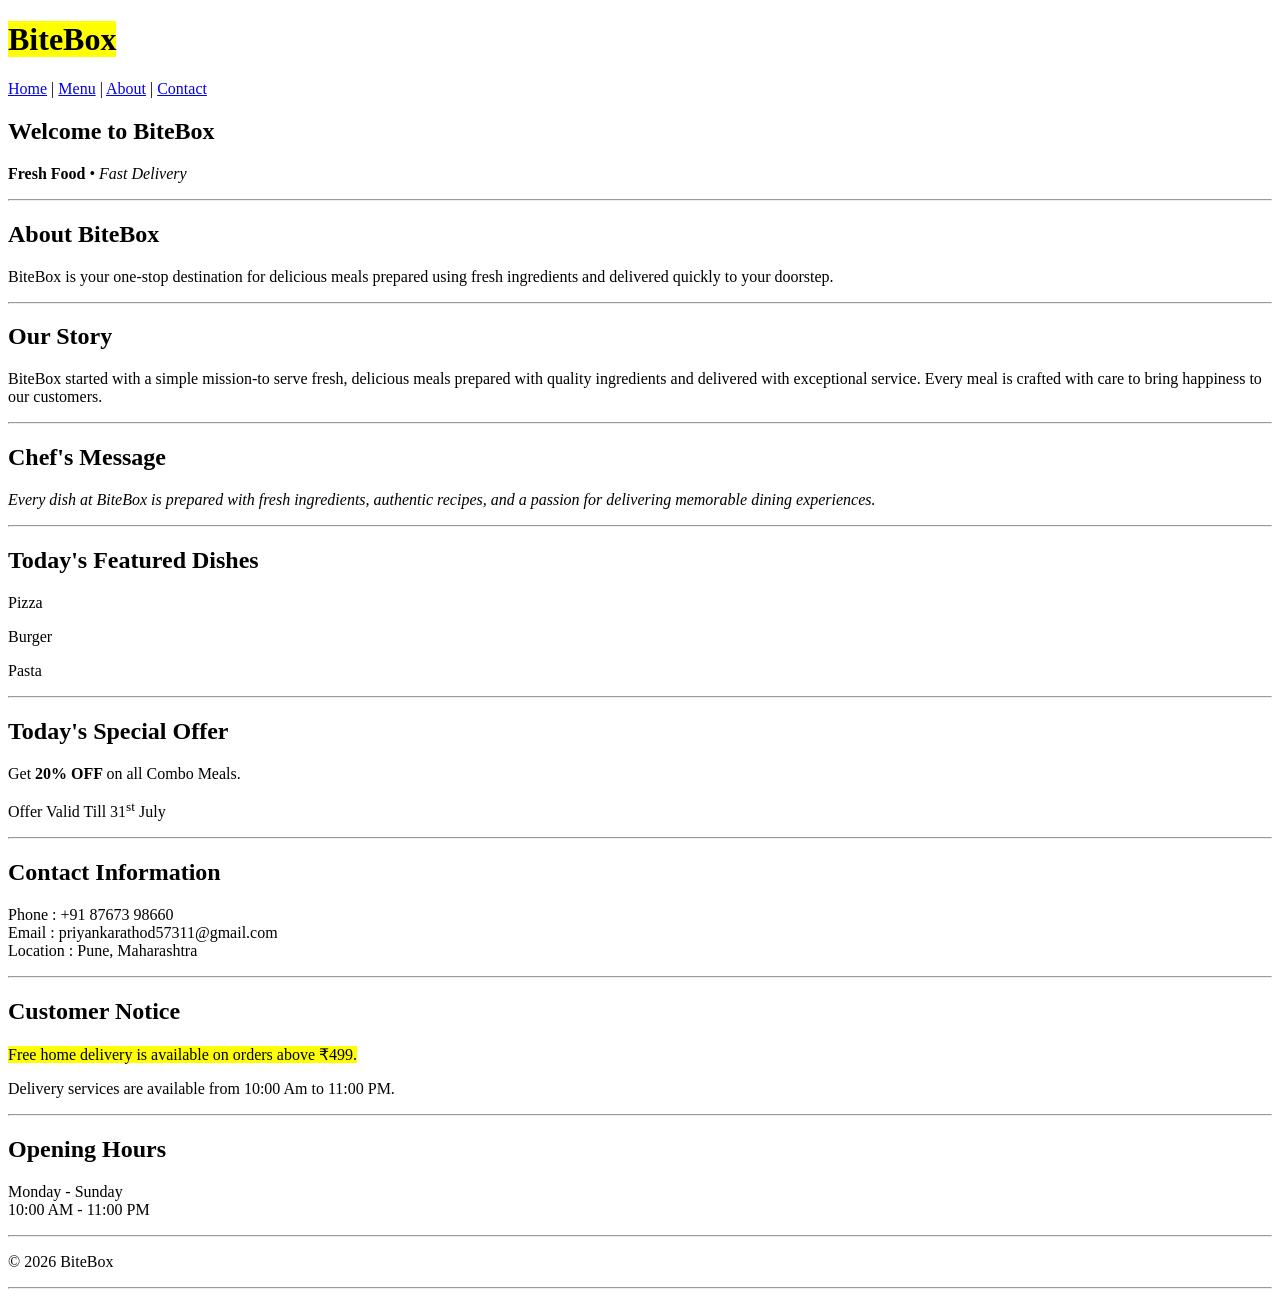
==== index.html @ a7e05cb0 "3rd day code" ====
<!DOCTYPE html>
<html lang="en">

<head>
    <meta charset="UTF-8">
    <meta name="viewport" content="width=device-width, initial-scale=1.0">
    <title>BiteBox</title>
</head>
  
<body>
   <h1><mark>BiteBox</mark></h1>
   <p> 
    <a href="./index.html">Home</a>
    |
    <a href="./menu.html">Menu</a>
    |
    <a href="./about.html">About</a>
    |
    <a href="./contact.html">Contact</a>
   </p>
   <h2>Welcome to BiteBox</h2>
   <p>
    <strong>Fresh Food</strong>
    •
    <em>Fast Delivery</em>
   </p>

   <hr>
   <h2>About BiteBox</h2>
    <p>
        BiteBox is your one-stop destination for delicious meals 
        prepared using fresh ingredients and delivered quickly
        to your doorstep.
    </p>
  <hr>

<h2> Our Story </h2>

<p>

  BiteBox started with a simple mission-to serve fresh, delicious meals 
  prepared with quality ingredients and delivered with exceptional 
  service. Every meal is crafted with care to bring happiness to our 
  customers.
  <hr>
<h2> Chef's Message </h2>
<p>
<em>
Every dish at BiteBox is prepared with fresh ingredients, authentic recipes,
and a passion for delivering memorable dining experiences.
</em>
</p>
<hr>

</p>
  <h2>Today's Featured Dishes</h2>
    <p>Pizza</p>
    <p>Burger</p>
    <p>Pasta</p>
    <hr>

    <h2> Today's Special Offer </h2>
<p>
    Get <strong> 20% OFF </strong> on all Combo Meals.
</p>
<p>
    Offer Valid Till
    31<sup>st</sup> July
</p>
<hr>
<h2> Contact Information </h2>

<p>
    Phone : +91 87673 98660
    <br>
    Email : priyankarathod57311@gmail.com
    <br>
    Location : Pune, Maharashtra
</p>
  
<hr>
<h2> 
    Customer Notice
</h2>
<p>
    <mark>
        Free home delivery is available on orders above ₹499.
    </mark>
</p>    
<p>
    Delivery services are available from 10:00 Am to 11:00 PM.
</p>
  
   
  
   <hr>
    <h2>Opening Hours</h2>

    <p>
        Monday - Sunday
        <br>
        10:00 AM - 11:00 PM
    </p>
    
   <hr>

    <p>
        © 2026 BiteBox
    </p>
    <hr>
</body>
</html>
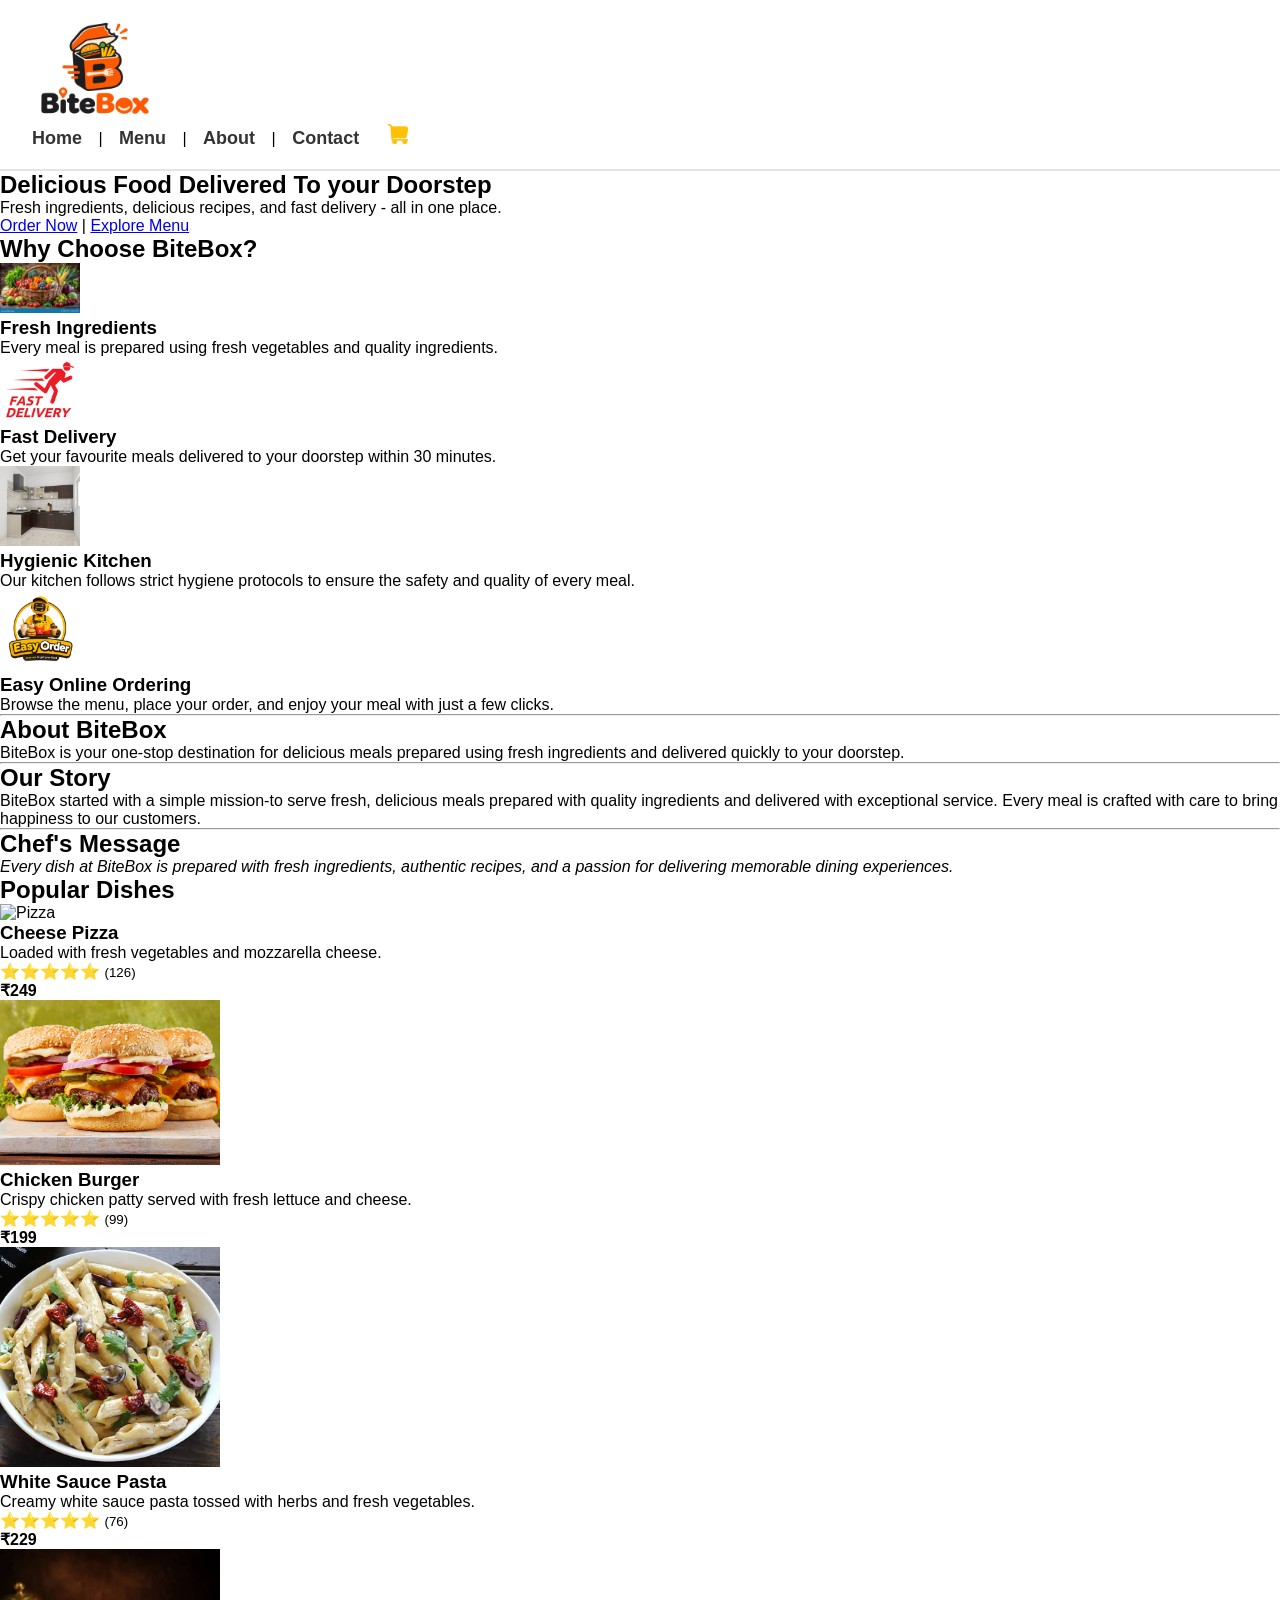
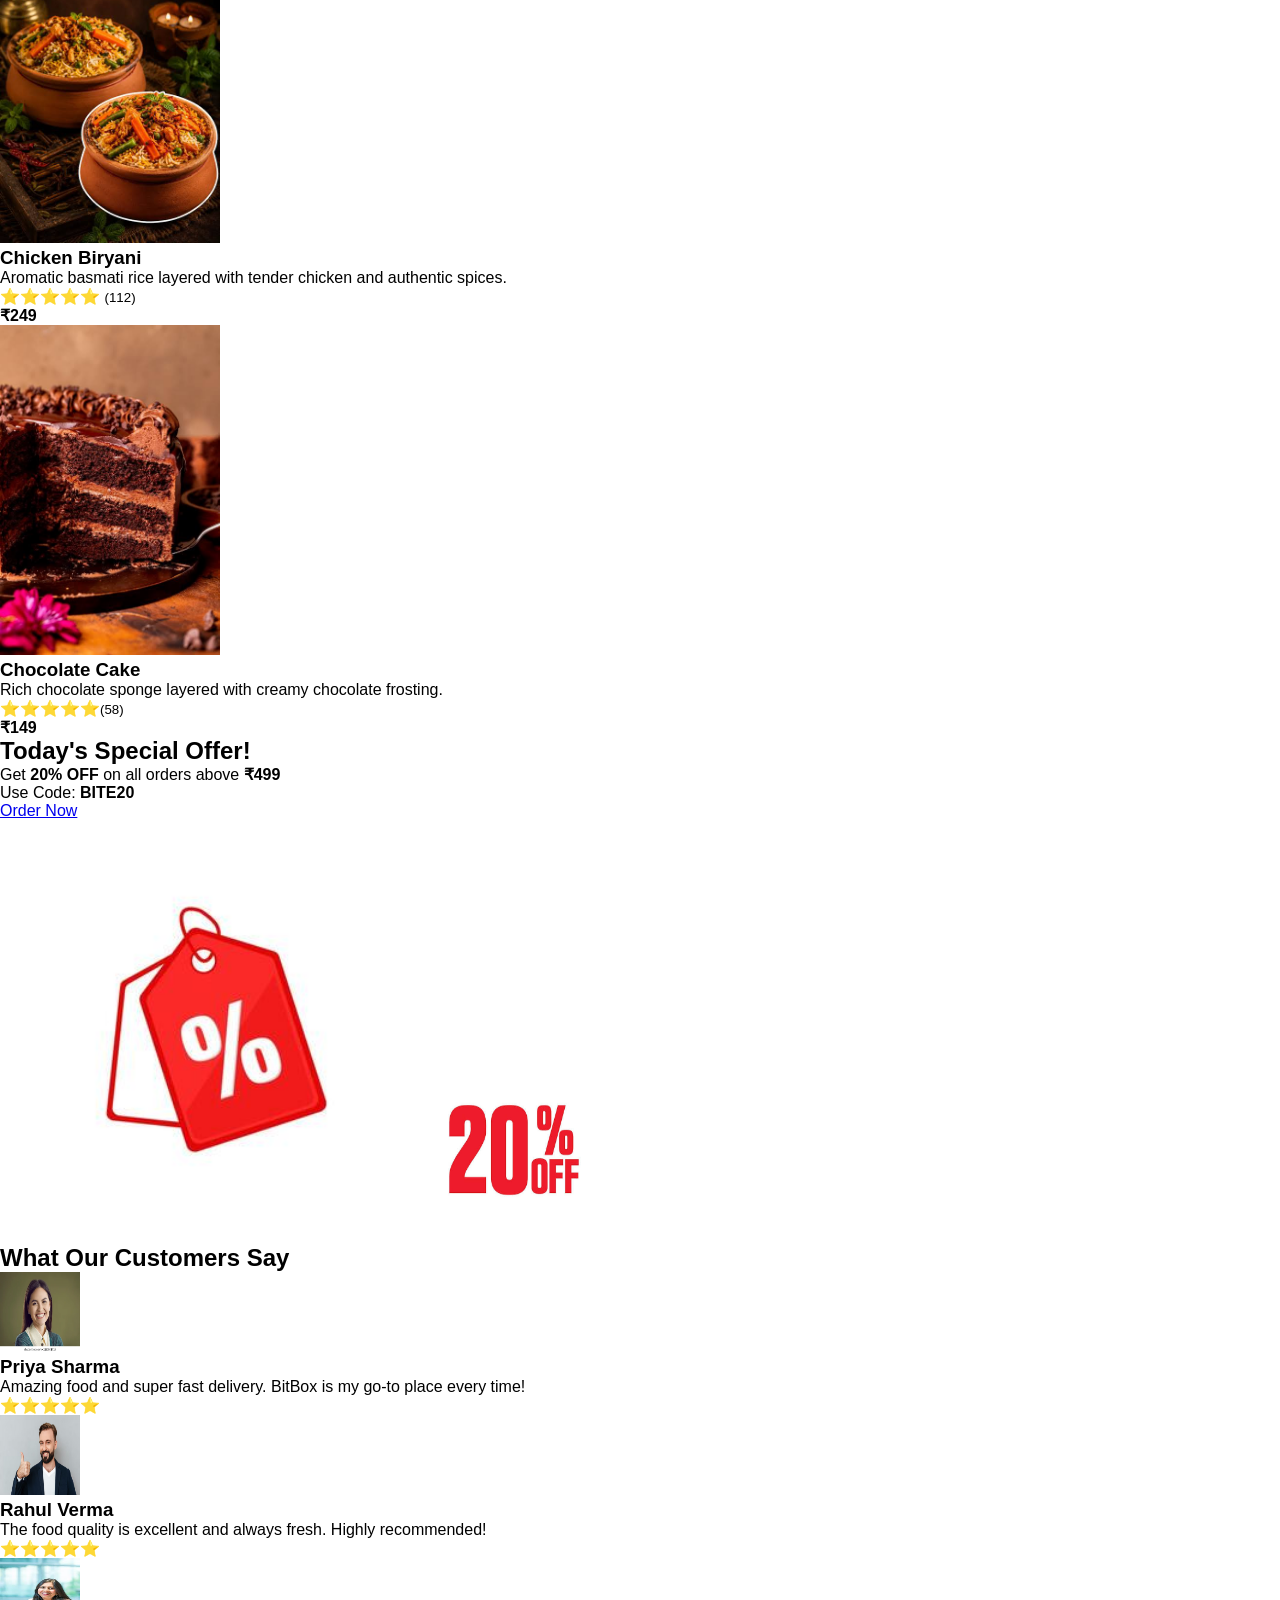
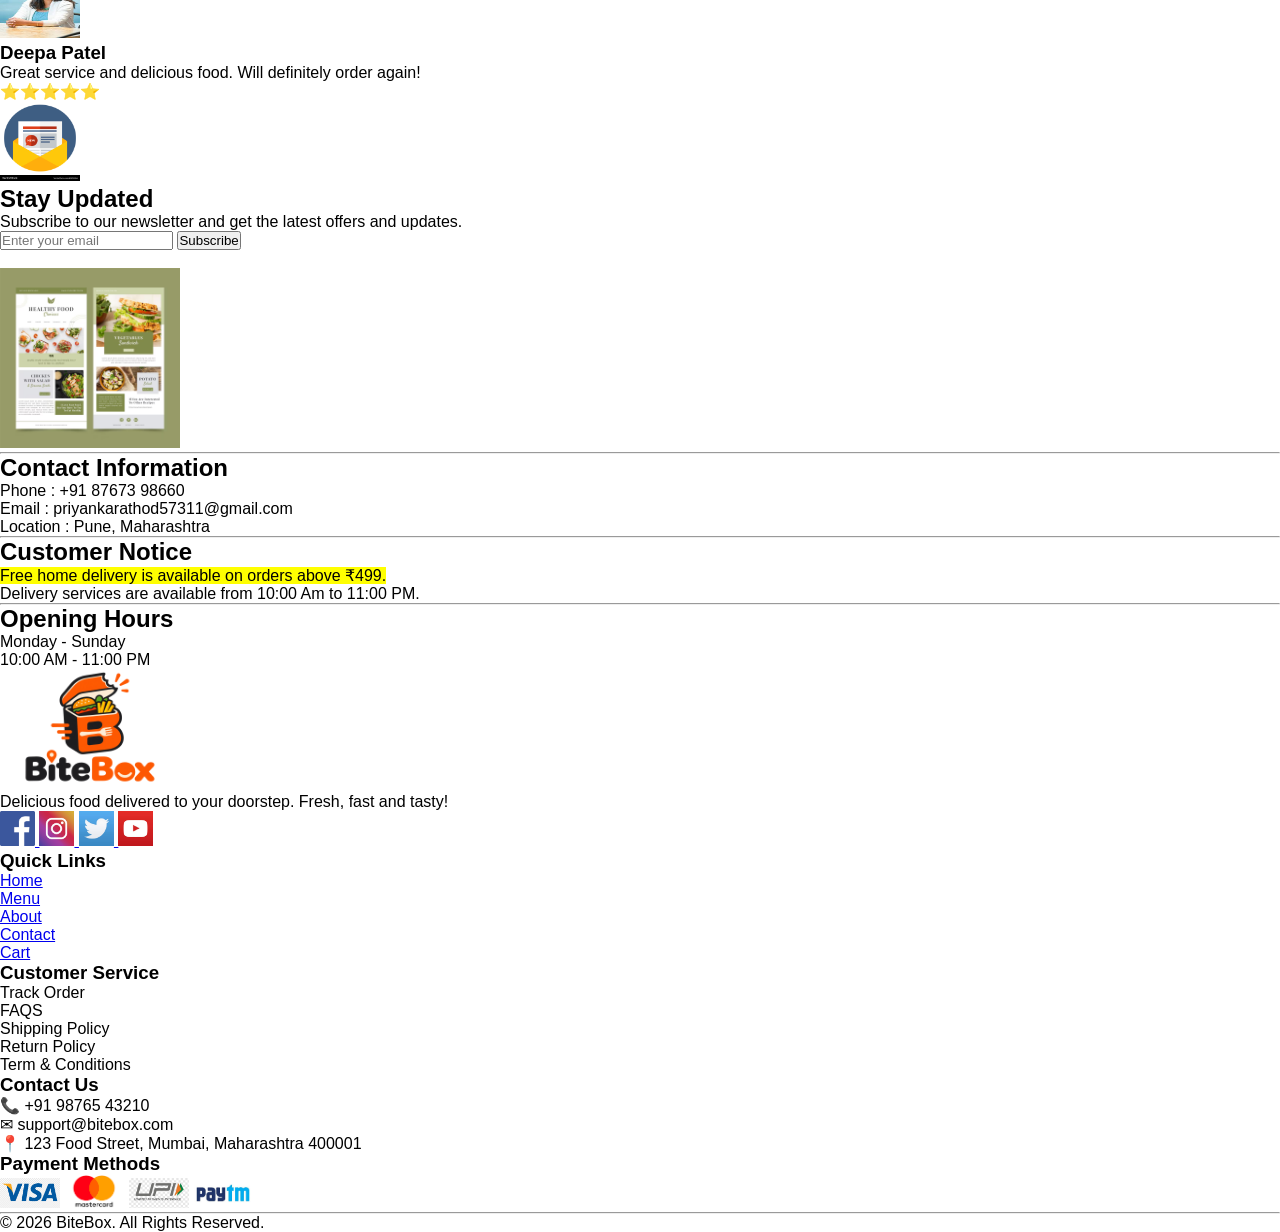
==== commit 1afe5363: "css is started" ====
--- a/index.html
+++ b/index.html
@@ -5,10 +5,13 @@
     <meta charset="UTF-8">
     <meta name="viewport" content="width=device-width, initial-scale=1.0">
     <title>BiteBox</title>
+    <link rel="stylesheet" href="./css/style.css">
 </head>
   
 <body>
-   <h1><mark>BiteBox</mark></h1>
+    <header>
+   <img src="./assests/images/logo.png" alt="BiteBox Logo" width="150">
+   <nav>
    <p> 
     <a href="./index.html">Home</a>
     |
@@ -17,14 +20,56 @@
     <a href="./about.html">About</a>
     |
     <a href="./contact.html">Contact</a>
+    
+    <a href="cart.html"><img src="./assests/images/cart icon.png" width="20"></a>
    </p>
-   <h2>Welcome to BiteBox</h2>
-   <p>
-    <strong>Fresh Food</strong>
-    •
-    <em>Fast Delivery</em>
-   </p>
-
+   </nav>
+   </header>
+
+
+   <main>
+    <section>
+        <h1>Delicious Food Delivered To your Doorstep</h1>
+        <p>
+            Fresh ingredients, delicious recipes, and fast delivery - all in one place.
+        </p>
+        <a href="menu.html">Order Now</a>
+        |
+        <a href="menu.html">Explore Menu</a>
+    </section>
+
+    <section id="features">
+              <h2>Why Choose BiteBox?</h2>
+
+              <article>
+                <img src="./assests/images/fresh vegetabels" alt="Fresh vegetables" width="80">
+                <h3>Fresh Ingredients</h3>
+                <p> Every meal is prepared using fresh vegetables and quality ingredients.</p>
+              </article>
+
+              <article>
+                <img src="./assests/images/images.jpg" alt="Fast Delivery" width="80">
+                <h3>Fast Delivery</h3>
+                <p>Get your favourite meals delivered to your doorstep within 30 minutes.</p>
+              </article>
+
+              <article>
+                <img src="./assests/images/hyginic kitechen.jpg" alt="Hygenic kitchen" width="80">
+                <h3>Hygienic Kitchen</h3>
+                <p>Our kitchen follows strict hygiene protocols to ensure the safety and quality of every meal.</p>
+              </article>
+              <article>
+                <img src="./assests/images/easy online order.png" alt="Easy Online Ordering" 
+                  width="80">
+                  <h3>Easy Online Ordering</h3>
+                  <p>
+                      Browse the menu, place your order, and enjoy your meal with 
+                      just a few clicks.
+                </p>
+            </article>
+    </section>
+
+   <section>
    <hr>
    <h2>About BiteBox</h2>
     <p>
@@ -32,17 +77,22 @@
         prepared using fresh ingredients and delivered quickly
         to your doorstep.
     </p>
-  <hr>
-
+    </section>
+
+    <section>
+<hr>
 <h2> Our Story </h2>
-
 <p>
 
   BiteBox started with a simple mission-to serve fresh, delicious meals 
   prepared with quality ingredients and delivered with exceptional 
   service. Every meal is crafted with care to bring happiness to our 
   customers.
-  <hr>
+</p>
+</section>
+
+<section>
+<hr>
 <h2> Chef's Message </h2>
 <p>
 <em>
@@ -50,26 +100,136 @@
 and a passion for delivering memorable dining experiences.
 </em>
 </p>
-<hr>
-
-</p>
-  <h2>Today's Featured Dishes</h2>
-    <p>Pizza</p>
-    <p>Burger</p>
-    <p>Pasta</p>
-    <hr>
-
-    <h2> Today's Special Offer </h2>
-<p>
-    Get <strong> 20% OFF </strong> on all Combo Meals.
-</p>
-<p>
-    Offer Valid Till
-    31<sup>st</sup> July
-</p>
+</section>
+
+<section id="featured-dishes">
+    <h2> Popular Dishes </h2>
+    <article>
+        <img src="./assests/images/pizza.jpg" alt="Pizza" width="220">
+        <h3>Cheese Pizza</h3>
+        <p>
+             Loaded with fresh vegetables and mozzarella cheese.
+        </p>
+        <p>
+             <span>⭐⭐⭐⭐⭐ </span> <small>(126)</small>
+        </p>
+        <p><strong> ₹249 </strong></p>
+    </article>
+
+    <article>
+        <img src="./assests/images/Burger.jpg" alt="Chicken Burger" width="220">
+                <h3>Chicken Burger</h3>
+                <p>
+                    Crispy chicken patty served with fresh lettuce and cheese.
+                </p>
+                <p> <span>⭐⭐⭐⭐⭐ </span> <small> (99)</small> </p>
+                <p> <strong>₹199</strong> </p>
+    </article>
+
+    <article>
+        <img src="./assests/images/Pasta.jpg" alt="White Sauce Pasta" width="220">
+                <h3>White Sauce Pasta</h3>
+                <p>
+                    Creamy white sauce pasta tossed with herbs and fresh vegetables.
+                </p>
+                <p> <span>⭐⭐⭐⭐⭐ </span><small> (76) </small> </p>
+                <p> <strong>₹229</strong></p>
+    </article>
+
+    <article>
+        <img src="./assests/images/biriyani.jpg" lt="Chicken Biryani" width="220">
+                <h3>Chicken Biryani</h3>
+                <p>
+                    Aromatic basmati rice layered with tender chicken and authentic spices.
+                </p>
+                <p> <span>⭐⭐⭐⭐⭐ </span><small>(112)</small> </p>
+                <p><strong>₹249</strong></p>
+
+    </article>
+
+    <article>
+        <img src="./assests/images/cake.jpg" alt="Chocolate Cake" width="220">
+                <h3>Chocolate Cake</h3>
+                <p>
+                    Rich chocolate sponge layered with creamy chocolate frosting.
+                </p>
+                <p><span>⭐⭐⭐⭐⭐</span><small>(58)</small> </p>
+                <p> <strong>₹149</strong></p>
+            
+    </article>
+</section>
+
+
+<section id="offer">
+ 
+            <div class="offer-content">
+                <h2>Today's Special Offer!</h2>
+                <p> Get <strong>20% OFF</strong> on all orders above 
+                <strong>₹499</strong>
+                </p>
+                <p> Use Code: <strong>BITE20</strong> </p>
+                <a href="menu.html"> Order Now </a>
+            </div>
+ 
+            <div class="offer-image">
+                <img src="./assests/images/pizza discount.jpg" 
+                alt="Special Offer Pizza" width="420" height="420">
+ 
+                <img src="./assests/images/20.jpg" alt="20% OFF" width="180" 
+                height="180">
+            </div>
+</section>
+
+
+<section id="reviews">
+    <h2>What Our Customers Say</h2>
+
+    <articles>
+        <img src="./assests/images/Priya Sharma.webp" alt="Coustomer1" width="80" height="80">
+        <h3>Priya Sharma</h3>
+        <p> Amazing food and super fast delivery. BitBox is my go-to place every time!</p>
+        <p> <span>⭐⭐⭐⭐⭐ </span> </p>
+    </articles>
+
+    <article>
+        <img src="./assests/images/C2.avif" alt="Coustomer 2" width="80" height="80">
+        <h3>Rahul Verma</h3>
+        <p> The food quality is excellent and always fresh. Highly recommended!</p>
+        <p> <span>⭐⭐⭐⭐⭐ </span> </p>
+    </article>
+
+
+    <article>
+        <img src="./assests/images/c3.jpg" alt="Customer 3" width="80" height="80">
+        <h3>Deepa Patel</h3>
+        <p> Great service and delicious food. Will definitely order again!</p>
+        <p> <span>⭐⭐⭐⭐⭐ </span> </p>
+    </article>
+
+</section>
+
+<section id="newsletter">
+    <div class="newsletter-content">
+       <img src="./assests/images/newsletter icon.avif" alt="Newsletter Icon" width="80" height="80">
+       <div>
+        <h2>Stay Updated</h2>
+        <p> Subscribe to our newsletter and get the latest offers and updates.</p>
+       </div>
+    </div>
+    <div class="newsletter-form">
+        <input type="email" placeholder="Enter your email">
+        <button> Subscribe </button>
+    </div> 
+    <br>
+    
+    <div class="newsletter-image">
+        <img src="./assests/images/newsletter.avif" alt="Newsletter" width="180" height="180">
+    </div>
+</section>
+
+<section>
 <hr>
 <h2> Contact Information </h2>
-
 <p>
     Phone : +91 87673 98660
     <br>
@@ -77,7 +237,10 @@
     <br>
     Location : Pune, Maharashtra
 </p>
+</section>
   
+
+<section>
 <hr>
 <h2> 
     Customer Notice
@@ -90,23 +253,83 @@
 <p>
     Delivery services are available from 10:00 Am to 11:00 PM.
 </p>
+</section>
   
-   
-  
-   <hr>
-    <h2>Opening Hours</h2>
-
-    <p>
+<section>   
+<hr>
+<h2>Opening Hours</h2>
+<p>
         Monday - Sunday
         <br>
         10:00 AM - 11:00 PM
-    </p>
-    
-   <hr>
-
-    <p>
-        © 2026 BiteBox
-    </p>
+ </p>
+ </section>
+</main>
+    
+
+<footer>
+    <section>
+        <img src="./assests/images/logo.png" alt="BiteBox Logo" width="180">
+        <p> Delicious food delivered to your doorstep. Fresh, fast and tasty!</p>
+        <a href="#">
+            <img src ="./assests/images/facebook.webp" alt="Facebook" width="35" height="35">
+        </a>
+        <a href="#">
+            <img src="./assests/images/instagram.avif" alt="Instagram" width="35" height="35">
+        </a>
+
+        <a href="#">
+            <img src="./assests/images/Twitter.png" alt="Twitter" width="35" height="35">
+        </a>
+
+     <a href="#">
+            <img src="./assests/images/youtube.webp" alt="YouTube" width="35" height="35">
+        </a>
+    </section>
+
+    <section>
+        <h3>Quick Links</h3>
+        <ul>
+            <li><a href="index.html">Home</a></li>
+            <li><a href="menu.html">Menu</a></li>
+            <li><a href="about.html">About</a></li>
+            <li><a href="contact.html">Contact</a></li>
+            <li><a href="cart.html">Cart</a></li>
+        </ul>
+    </section>
+
+    <section>
+        <h3>Customer Service</h3>
+        <ul>
+            <li>Track Order</li>
+            <li>FAQS</li>
+            <li>Shipping Policy</li>
+            <li>Return Policy</li>
+            <li>Term & Conditions</li>
+        </ul>
+    </section>
+
+    <section>
+        <h3>Contact Us</h3>
+        <p>📞 +91 98765 43210</p>
+        <p>✉ support@bitebox.com</p>
+        <p>📍 123 Food Street, Mumbai, Maharashtra 400001</p>
+    </section>
+
+    <section>
+        <h3>Payment Methods</h3>
+        <img src="./assests/images/visa.webp" alt="Visa" width="60">
+        <img src="./assests/images/mastercard.png" alt="MasterCard" width="60">
+        <img src="./assests/images/upi.webp" alt="UPI" width="60">
+        <img src="./assests/images/payment.avif"  alt="Paytm" width="60">
+    </section>
+
     <hr>
+    <p> © 2026 BiteBox. All Rights Reserved. </p>
+    
+    
+
+</footer>
+   
 </body>
 </html>  
--- a/css/style.css
+++ b/css/style.css
@@ -0,0 +1,37 @@
+*{
+
+    margin: 0;
+
+    padding: 0;
+
+    box-sizing: border-box;
+
+    font-family: Arial, Helvetica, sans-serif;
+
+}
+/* Website Header */
+
+header {
+    background-color: #ffffff;
+    padding: 20px;
+    border-bottom: 2px solid #e5e5e5;
+}
+/* Website Logo */
+.logo{
+
+    width: 170px;
+
+    height: auto;
+
+}
+nav a{
+    text-decoration: none;
+    color: #333333;
+    font-size: 18px;
+    font-weight: 600;
+    margin: 0 12px;
+}
+nav a:hover{
+    color: #ff6b00;
+    text-decoration: underline;
+}
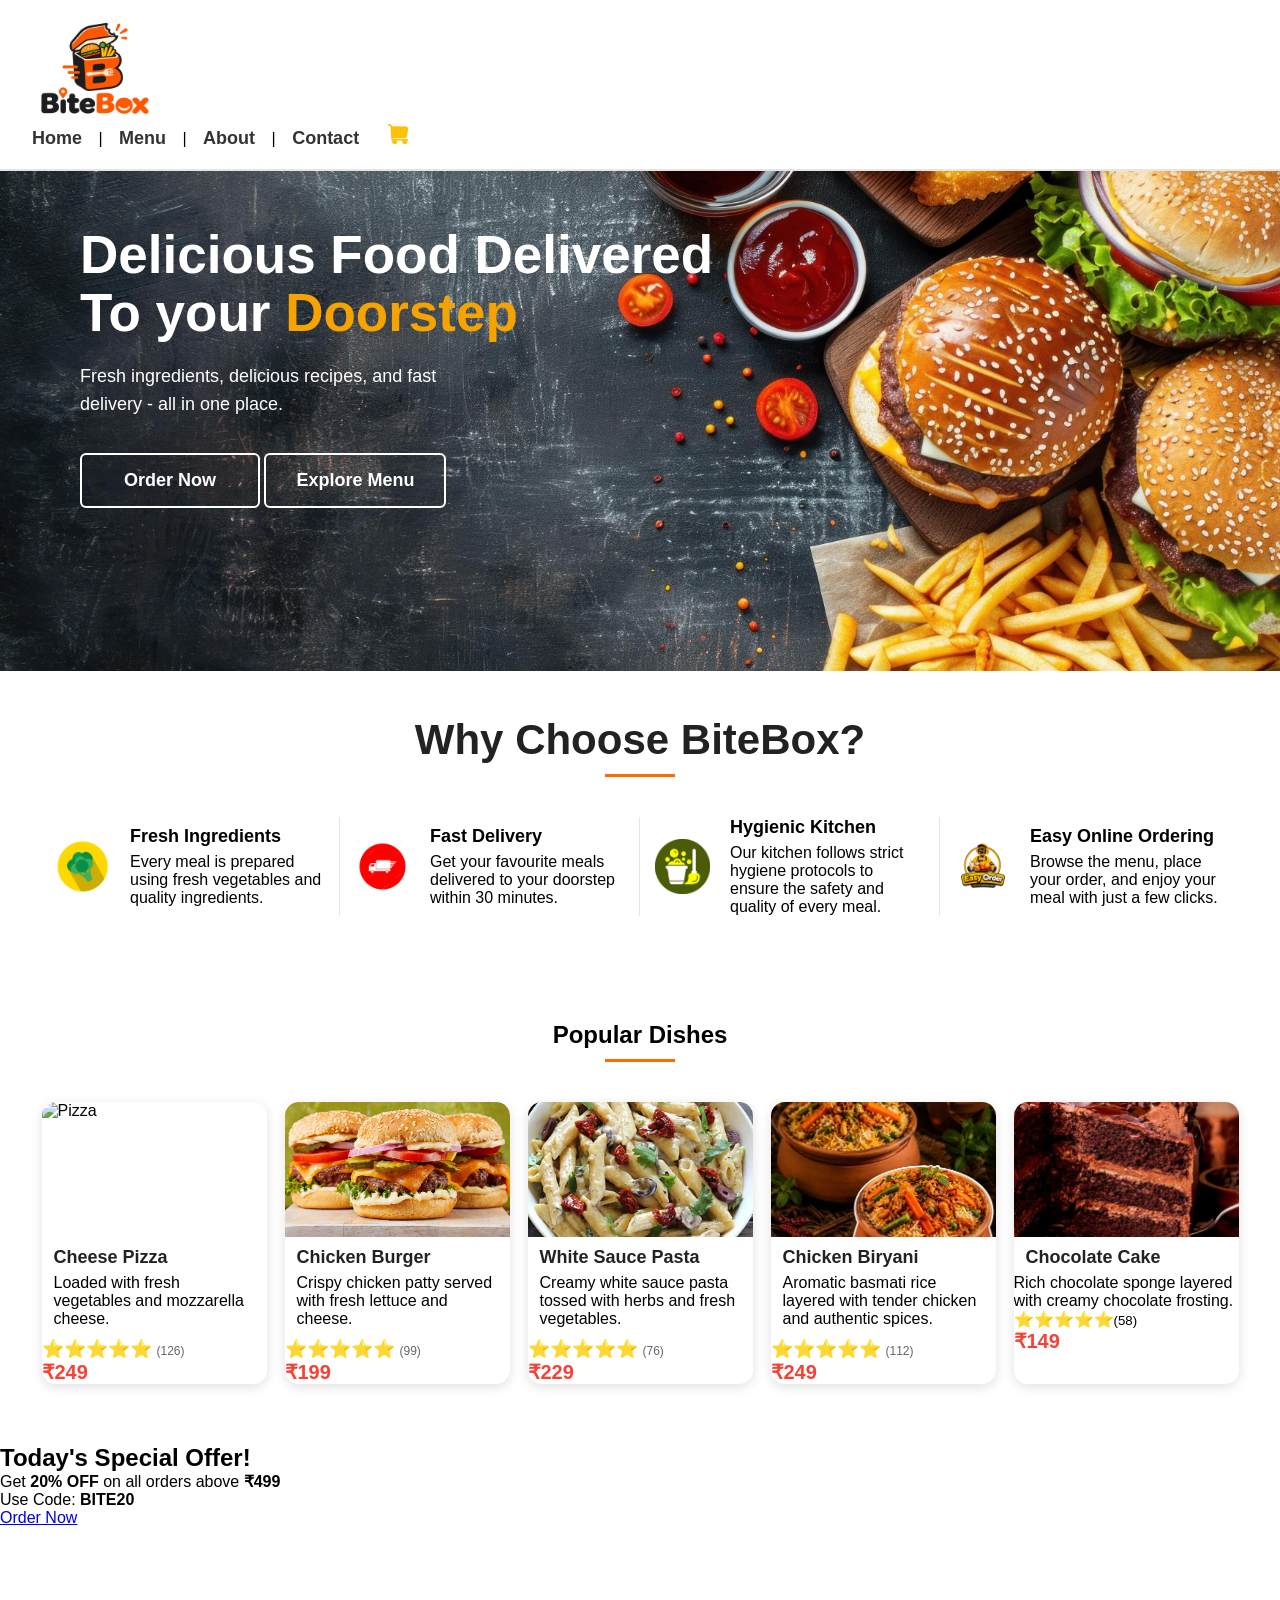
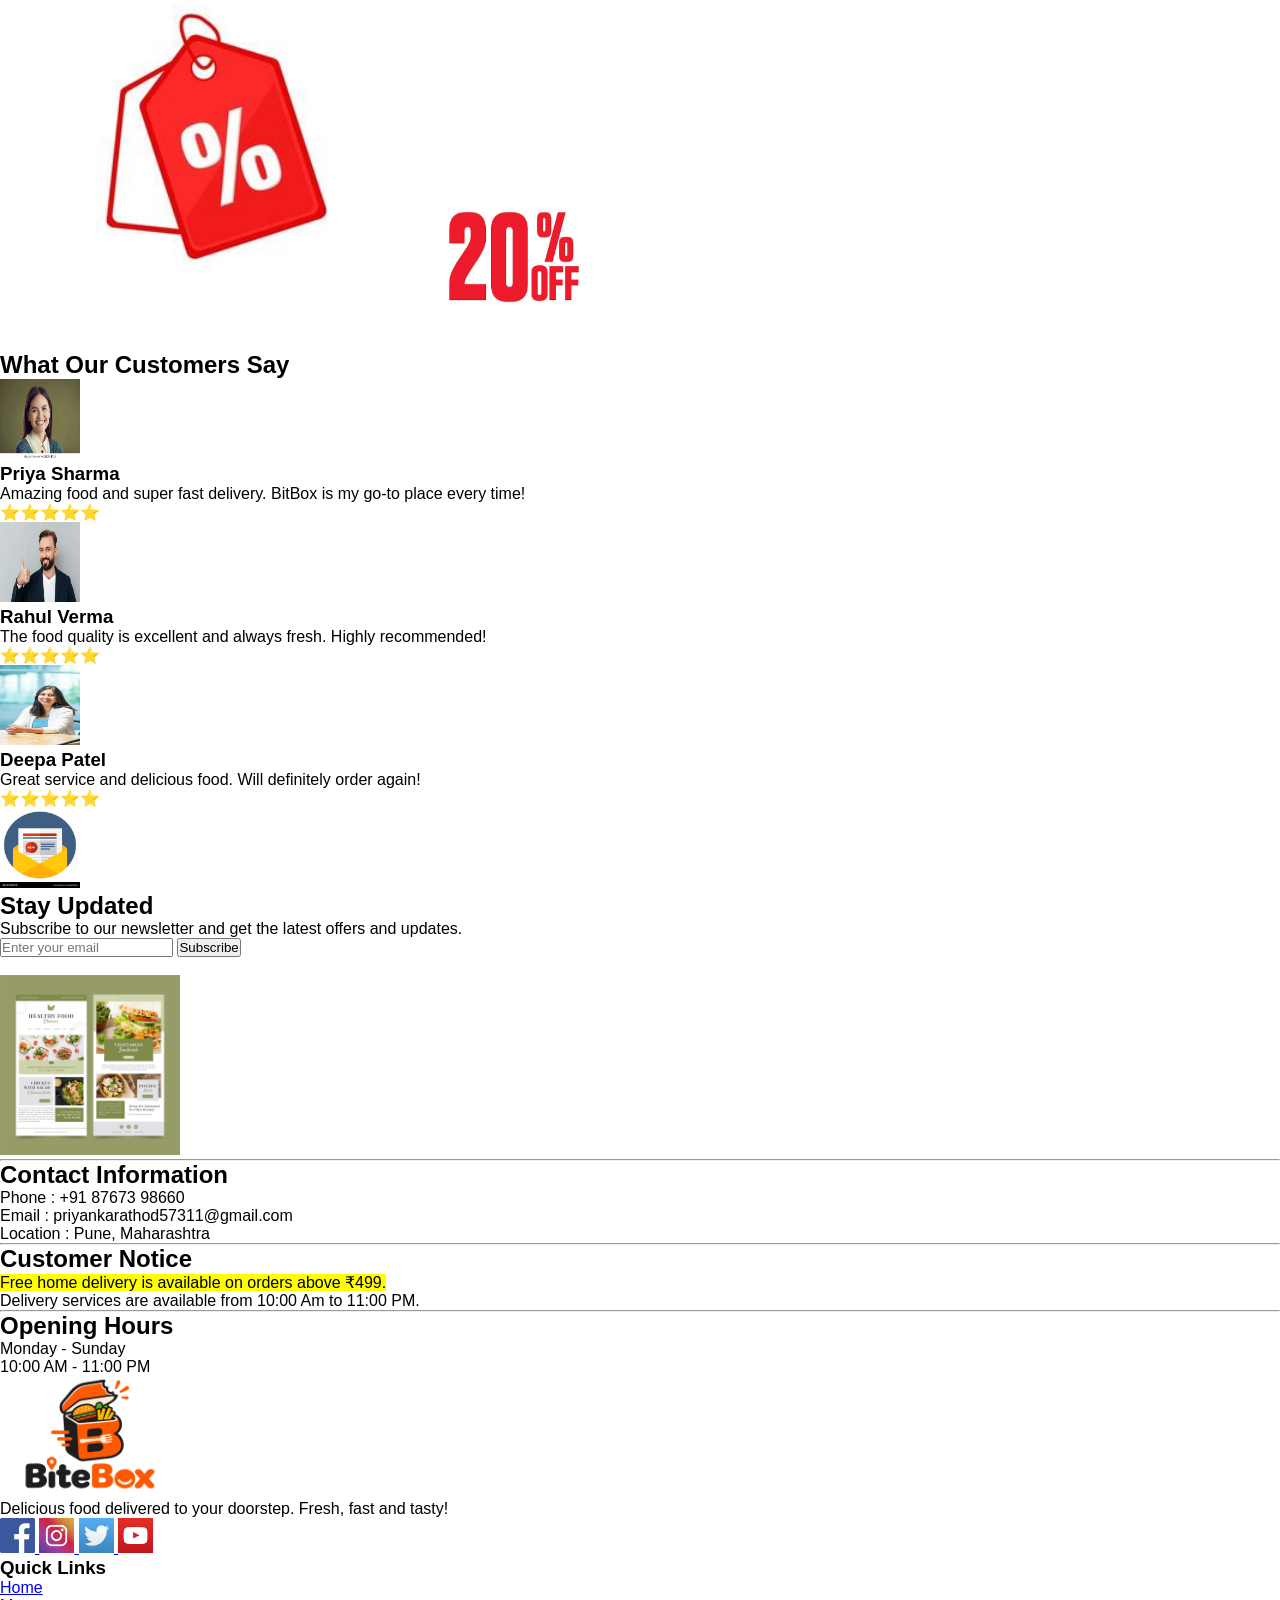
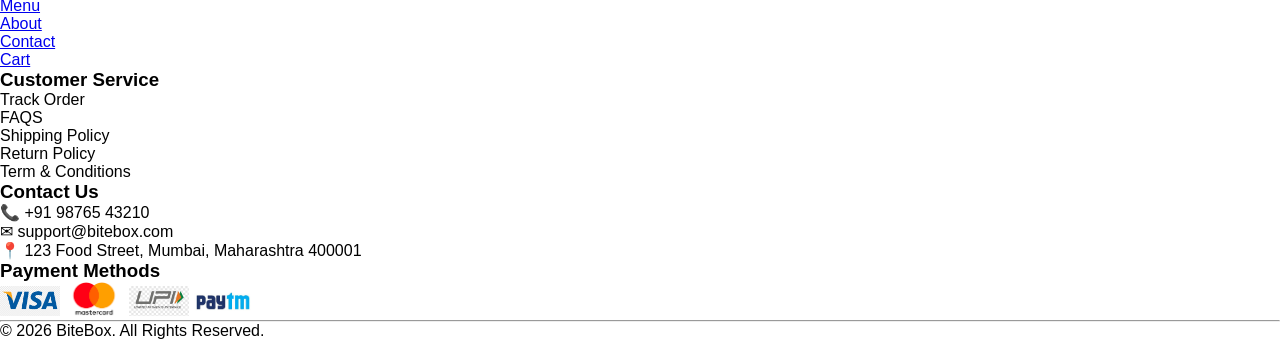
==== commit 149207af: "Hero section is completed" ====
--- a/index.html
+++ b/index.html
@@ -6,6 +6,10 @@
     <meta name="viewport" content="width=device-width, initial-scale=1.0">
     <title>BiteBox</title>
     <link rel="stylesheet" href="./css/style.css">
+    <link rel="preconnect" href="https://fonts.gstatic.com" crossorigin>
+    <link href="https://fonts.googleapis.com/css2?family=Great+Vibes&family
+    =Montserrat:wght@400;600;700;800&family=Pacifico&family=Poppins:wght@300;
+    400;500;600;700&display=swap" rel="stylesheet">
 </head>
   
 <body>
@@ -28,122 +32,104 @@
 
 
    <main>
-    <section>
-        <h1>Delicious Food Delivered To your Doorstep</h1>
+    <section id="home-hero">
+        <div class="hero-content">
+        <h1>Delicious Food Delivered To your <span>Doorstep</span></h1>
         <p>
             Fresh ingredients, delicious recipes, and fast delivery - all in one place.
         </p>
-        <a href="menu.html">Order Now</a>
-        |
-        <a href="menu.html">Explore Menu</a>
-    </section>
-
-    <section id="features">
+
+    <div class="hero-buttons">
+    <a href="menu.html" class="order-btn">Order Now</a>
+    <a href="menu.html" class="menu-btn">Explore Menu</a>
+    </div>
+</div>
+</section>
+    </main>
+    <section id="feature">
               <h2>Why Choose BiteBox?</h2>
-
+        
               <article>
+                
                 <img src="./assests/images/fresh vegetabels" alt="Fresh vegetables" width="80">
+                <div>
                 <h3>Fresh Ingredients</h3>
                 <p> Every meal is prepared using fresh vegetables and quality ingredients.</p>
+                </div>
               </article>
 
               <article>
                 <img src="./assests/images/images.jpg" alt="Fast Delivery" width="80">
-                <h3>Fast Delivery</h3>
+                <div>
+                    <h3>Fast Delivery</h3>
                 <p>Get your favourite meals delivered to your doorstep within 30 minutes.</p>
+                </div>
               </article>
 
               <article>
                 <img src="./assests/images/hyginic kitechen.jpg" alt="Hygenic kitchen" width="80">
-                <h3>Hygienic Kitchen</h3>
+                <div>
+                    <h3>Hygienic Kitchen</h3>
                 <p>Our kitchen follows strict hygiene protocols to ensure the safety and quality of every meal.</p>
+                </div>
               </article>
               <article>
                 <img src="./assests/images/easy online order.png" alt="Easy Online Ordering" 
                   width="80">
-                  <h3>Easy Online Ordering</h3>
+                  <div>
+                    <h3>Easy Online Ordering</h3>
                   <p>
                       Browse the menu, place your order, and enjoy your meal with 
                       just a few clicks.
                 </p>
+                  </div>
             </article>
-    </section>
-
-   <section>
-   <hr>
-   <h2>About BiteBox</h2>
-    <p>
-        BiteBox is your one-stop destination for delicious meals 
-        prepared using fresh ingredients and delivered quickly
-        to your doorstep.
-    </p>
-    </section>
-
-    <section>
-<hr>
-<h2> Our Story </h2>
-<p>
-
-  BiteBox started with a simple mission-to serve fresh, delicious meals 
-  prepared with quality ingredients and delivered with exceptional 
-  service. Every meal is crafted with care to bring happiness to our 
-  customers.
-</p>
-</section>
-
-<section>
-<hr>
-<h2> Chef's Message </h2>
-<p>
-<em>
-Every dish at BiteBox is prepared with fresh ingredients, authentic recipes,
-and a passion for delivering memorable dining experiences.
-</em>
-</p>
-</section>
-
-<section id="featured-dishes">
+              
+    </section>
+
+<section id="popular-dishes">
     <h2> Popular Dishes </h2>
     <article>
         <img src="./assests/images/pizza.jpg" alt="Pizza" width="220">
         <h3>Cheese Pizza</h3>
-        <p>
+        <p class="details">
              Loaded with fresh vegetables and mozzarella cheese.
         </p>
-        <p>
+        <p class="ratings">
              <span>⭐⭐⭐⭐⭐ </span> <small>(126)</small>
         </p>
-        <p><strong> ₹249 </strong></p>
+        <p class="price"><strong> ₹249 </strong></p>
     </article>
 
     <article>
         <img src="./assests/images/Burger.jpg" alt="Chicken Burger" width="220">
                 <h3>Chicken Burger</h3>
-                <p>
+                <p class="details">
                     Crispy chicken patty served with fresh lettuce and cheese.
                 </p>
-                <p> <span>⭐⭐⭐⭐⭐ </span> <small> (99)</small> </p>
-                <p> <strong>₹199</strong> </p>
-    </article>
-
-    <article>
+                <p class="ratings"> <span>⭐⭐⭐⭐⭐ </span> <small> (99)</small> </p>
+                <p class="price"> <strong>₹199</strong> </p>
+    </article>
+
+    <article >
         <img src="./assests/images/Pasta.jpg" alt="White Sauce Pasta" width="220">
                 <h3>White Sauce Pasta</h3>
-                <p>
+                <p class="details">
                     Creamy white sauce pasta tossed with herbs and fresh vegetables.
                 </p>
-                <p> <span>⭐⭐⭐⭐⭐ </span><small> (76) </small> </p>
-                <p> <strong>₹229</strong></p>
-    </article>
-
-    <article>
-        <img src="./assests/images/biriyani.jpg" lt="Chicken Biryani" width="220">
+                <p class="ratings"> <span>⭐⭐⭐⭐⭐ </span><small> (76) </small> </p>
+                <p class="price"> <strong>₹229</strong></p>
+    </article>
+
+    <article>
+        <img src="./assests/images/biriyani.jpg" alt="Chicken Biryani" width="220">
                 <h3>Chicken Biryani</h3>
-                <p>
+                <p  class="details">
+    
                     Aromatic basmati rice layered with tender chicken and authentic spices.
                 </p>
-                <p> <span>⭐⭐⭐⭐⭐ </span><small>(112)</small> </p>
-                <p><strong>₹249</strong></p>
+                <p class="ratings"> <span>⭐⭐⭐⭐⭐ </span><small>(112)</small> </p>
+                <p class="price"><strong>₹249</strong></p>
 
     </article>
 
@@ -154,7 +140,7 @@
                     Rich chocolate sponge layered with creamy chocolate frosting.
                 </p>
                 <p><span>⭐⭐⭐⭐⭐</span><small>(58)</small> </p>
-                <p> <strong>₹149</strong></p>
+                <p class="price"> <strong>₹149</strong></p>
             
     </article>
 </section>
--- a/css/style.css
+++ b/css/style.css
@@ -7,6 +7,7 @@
     box-sizing: border-box;
 
     font-family: Arial, Helvetica, sans-serif;
+    
 
 }
 /* Website Header */
@@ -35,3 +36,446 @@
     color: #ff6b00;
     text-decoration: underline;
 }
+
+#home-hero{
+
+    background-image: url("../assests/images/herobackground.jpg");
+
+    background-repeat: no-repeat;
+
+    background-position: center;
+
+    background-size: cover;
+
+    height: 500px;
+
+    padding: 55px 80px;
+
+}
+
+#home-hero h1{
+    color: white;
+    font-family: "Montserrat", sans-serif;
+    font-size: 53px;
+    font-weight: 800;
+    line-height: 58px;
+    width: 650px;
+    margin-bottom: 20px;
+}
+ 
+#home-hero h1 span{
+    color: #F5A300;
+}
+
+#home-hero p{
+ 
+    color: white;
+ 
+    font-size: 18px;
+ 
+    line-height: 28px;
+ 
+    width: 420px;
+ 
+    margin-bottom: 35px;
+ 
+}
+/* Hero Buttons */
+
+.hero-buttons{
+    margin-top: 35px;
+}
+
+.hero-buttons a{
+    display: inline-block;
+    min-width: 180px;
+    padding: 15px 30px;
+    text-align: center;
+    text-decoration: none;
+    font-size: 18px;
+    font-weight: 600;
+    border-radius: 6px;
+    transition: 0.3s;
+}
+.order-btn{
+
+    background-color: transparent;
+
+    color: white;
+
+     border: 2px solid white;
+  
+
+}
+
+.menu-btn{
+
+    background-color: transparent;
+
+    color: white;
+
+    border: 2px solid white;
+
+}
+.order-btn:hover{
+
+    background-color: #D32F2F;
+
+}
+
+.menu-btn:hover{
+
+    background-color: #D32F2F;
+
+    
+
+}
+#menu-hero{
+    background-image: url("../assests/images/menuherobackground.webp");
+
+    background-repeat: no-repeat;
+
+    background-position: center;
+
+    background-size: cover;
+
+    height: 320px;
+    text-align: center;
+    padding-top: 65px;
+}
+#menu-hero h1{
+    font-family: "Great Vibes", cursive;
+    font-size:56px;
+    font-weight:400px;
+    color: white;
+    text-shadow: 2px 2px 8px rgba(0,0,0,0.5);
+    margin-bottom: 10px;
+}
+#menu-hero p{
+    font-size:20px;
+    font-weight:200px;
+    color: white;
+    
+
+}
+
+
+#categories{
+
+    background-color: #ffffff;
+
+    padding: 60px 80px;
+
+    text-align: center;
+
+}
+#categories h2{
+    font-size: 40px;
+
+    font-weight: 700;
+
+    color: #222222;
+
+    margin-bottom: 50px;
+
+    position: relative;
+
+    display: inline-block;
+}
+#about-hero{
+    background-image: url("../assests/images/biriyani\ hero.jpg");
+
+    background-repeat: no-repeat;
+
+    background-position: center;
+
+    background-size: cover;
+
+    height: 320px;
+
+    padding: 60px 80px;
+
+    text-align: left;
+}
+#about-hero h2{
+    color: #ffffff;
+    font-family: "Montserrat", sans-serif;
+    font-size: 72px;
+    font-weight: 700;
+    line-height: 54px;
+    margin-bottom: 10px;
+}
+
+#about-hero h2 span{
+    font-family: "Allura", cursive;
+    color: #ff6b00;
+    font-size: 62px;
+    font-weight: 400;
+    margin-top: 100px;
+}
+/* About Hero Subtitle */
+
+#about-hero p{
+
+    color: #ffffff;
+
+    font-size: 22px;
+
+    font-weight: 400;
+
+    margin-bottom: 18px;
+
+}
+
+#about-hero hr{
+
+    width: 45px;
+
+    height: 3px;
+
+    background-color: #ff6b00;
+
+    border: none;
+
+    border-radius: 20px;
+
+}
+#contact-hero{
+    background-image: url("../assests/images/about\ hero\ section.avif");
+    background-repeat: no-repeat;
+    background-position: 100% 80%;
+    background-size: cover;
+    height: 320px;
+    padding: 60px 80px;
+    text-align: left;
+}
+#contact-hero h2{
+    color: #ffffff;
+    font-size: 52px;
+    font-weight: 700;
+    margin-bottom: 10px;
+
+}
+#contact-hero h2 span{
+    color: #ff6b00;
+}
+#contact-hero h3{
+    color: #ffffff;
+    font-size: 24px;
+    font-weight: 500;
+    margin-bottom: 20px;
+}
+#contact-hero hr{
+    width: 70px;
+    height: 4px;
+    background-color: #ff6b00;
+    border-radius: 10px;
+    margin-bottom: 25px;;
+}
+#contact-hero p{
+    color: #ffffff;
+    font-size: 18px;
+    line-height: 30px;
+    width: 460px;
+}
+/* Cart Hero Heading */
+#cart-hero{
+    background-image: url("../assests/images/cart\ hero.png");
+    background-repeat: no-repeat;
+    background-position: 100% 80%;
+    background-size: cover;
+    height: 320px;
+    padding: 60px 80px;
+    text-align: center;
+}
+
+#cart-hero h2{
+    color: #ffffff;
+
+    font-family: "Lobster", cursive;
+
+    font-size: 58px;
+
+    font-weight: 400;
+
+    text-shadow: 2px 2px 8px rgba(0,0,0,0.5);
+
+    margin-bottom: 20px;
+}
+.divider{
+    text-align: center;
+    margin-bottom: 25px;
+}
+.divider hr{
+    display: inline-block;
+    width: 120px;
+    height: 3px;
+    background-color: #ff6b00;
+    border: none;
+    border-radius: 20px;
+    vertical-align: middle;
+}
+.divider img{
+    width: 34px;
+    height: 34px;
+    margin: 0 15px;
+    display: inline-block;
+    vertical-align: middle;
+}
+/* Cart Hero Description */
+
+#cart-hero p{
+
+    color: #ffffff;
+
+    font-size: 16px;
+
+    line-height: 30px;
+
+    width: 720px;
+
+    margin: 0 auto;
+
+}
+#feature{
+    background-color: #ffffff;
+    padding:45px 25px;
+    display:flex;
+    flex-wrap: wrap;
+    justify-content:center
+}
+#feature h2{
+    width:100%;
+    text-align:center;
+    font-size:42px;
+    font-weight:700;
+    color: #222222;
+    margin-bottom:40px;
+    position: relative;
+
+}
+#feature h2::after{
+    content:"";
+    display:block;
+    width: 70px;
+    height:3px;
+    background-color: #ff6b00;
+    margin:10px auto 0;
+}
+#feature article{
+    width:300px;
+    padding:0 15px;
+    display:flex;
+    align-items:center;
+    border-right:1px solid #e5e5e5
+}
+#feature article:last-child{
+    border-right:none;
+}
+#feature article img{
+    width:55px;
+    height:55px;
+    margin-right:20px;
+    flex-shrink:0;
+    
+}
+#feature article div{
+    flex:1;
+}
+#feature article h3{
+    font-size:18px;
+    font-weight:700px;
+    color:#000000;
+    margin-bottom:6px;
+    
+}
+features article p{
+    font-size:16px;
+    color:#3a3939;
+    line-height:21px;
+    margin:0;
+}
+#popular-dishes{
+    padding:60px 30px;
+    display:flex;
+    flex-wrap: wrap;
+    justify-content:center;
+    gap:18px;
+}
+#popular-dishes h2{
+    width:100%;
+    text-align:center;
+    font-weight:700;
+    margin-bottom:22px;
+    position:relative;
+}
+#popular-dishes h2::after{
+    content:"";
+    display:block;
+    width:70px;
+    height:3px;
+    background-color:#ff6b00;
+    margin:10px auto 0;
+}
+
+/* Dish Card */
+
+#popular-dishes article{
+    width:225px;
+    background-color:#ffffff;
+    border-radius:14px;
+    overflow:hidden;
+    box-shadow:0 3px 12px rgba(0,0,0,0.12);
+}
+
+/* Food Image */
+
+#popular-dishes article img{
+    width:100%;
+    height:135px;
+    object-fit:cover;
+    display:block;
+}
+
+/* Dish Name */
+#popular-dishes article h3{
+    font-size:18px;
+    font-weight:700;
+    color:#222222;
+    margin:10px 12px 6px;
+}
+
+/* Rating & Price */
+
+#popular-dishes .details{
+    display:flex;
+    justify-content:space-between;
+    align-items:center;
+    padding:0 12px 10px;
+}
+
+/* Ratings */
+
+#popular-dishes .ratings{
+    color:#f5b301;
+    font-size:18px;
+    font-weight:400;
+    margin:0;
+}
+
+/* Review Count */
+#popular-dishes .ratings small{
+    color:#666666;
+    font-size:12px;
+}
+/* Price */
+#popular-dishes .price{
+    color:#f44336;
+    font-size:20px;
+    font-weight:700;
+    margin:0;
+}
+/* Hover Effect */
+#popular-dishes article:hover{
+    box-shadow:0 8px 22px rgba(0,0,0,0.18);
+}
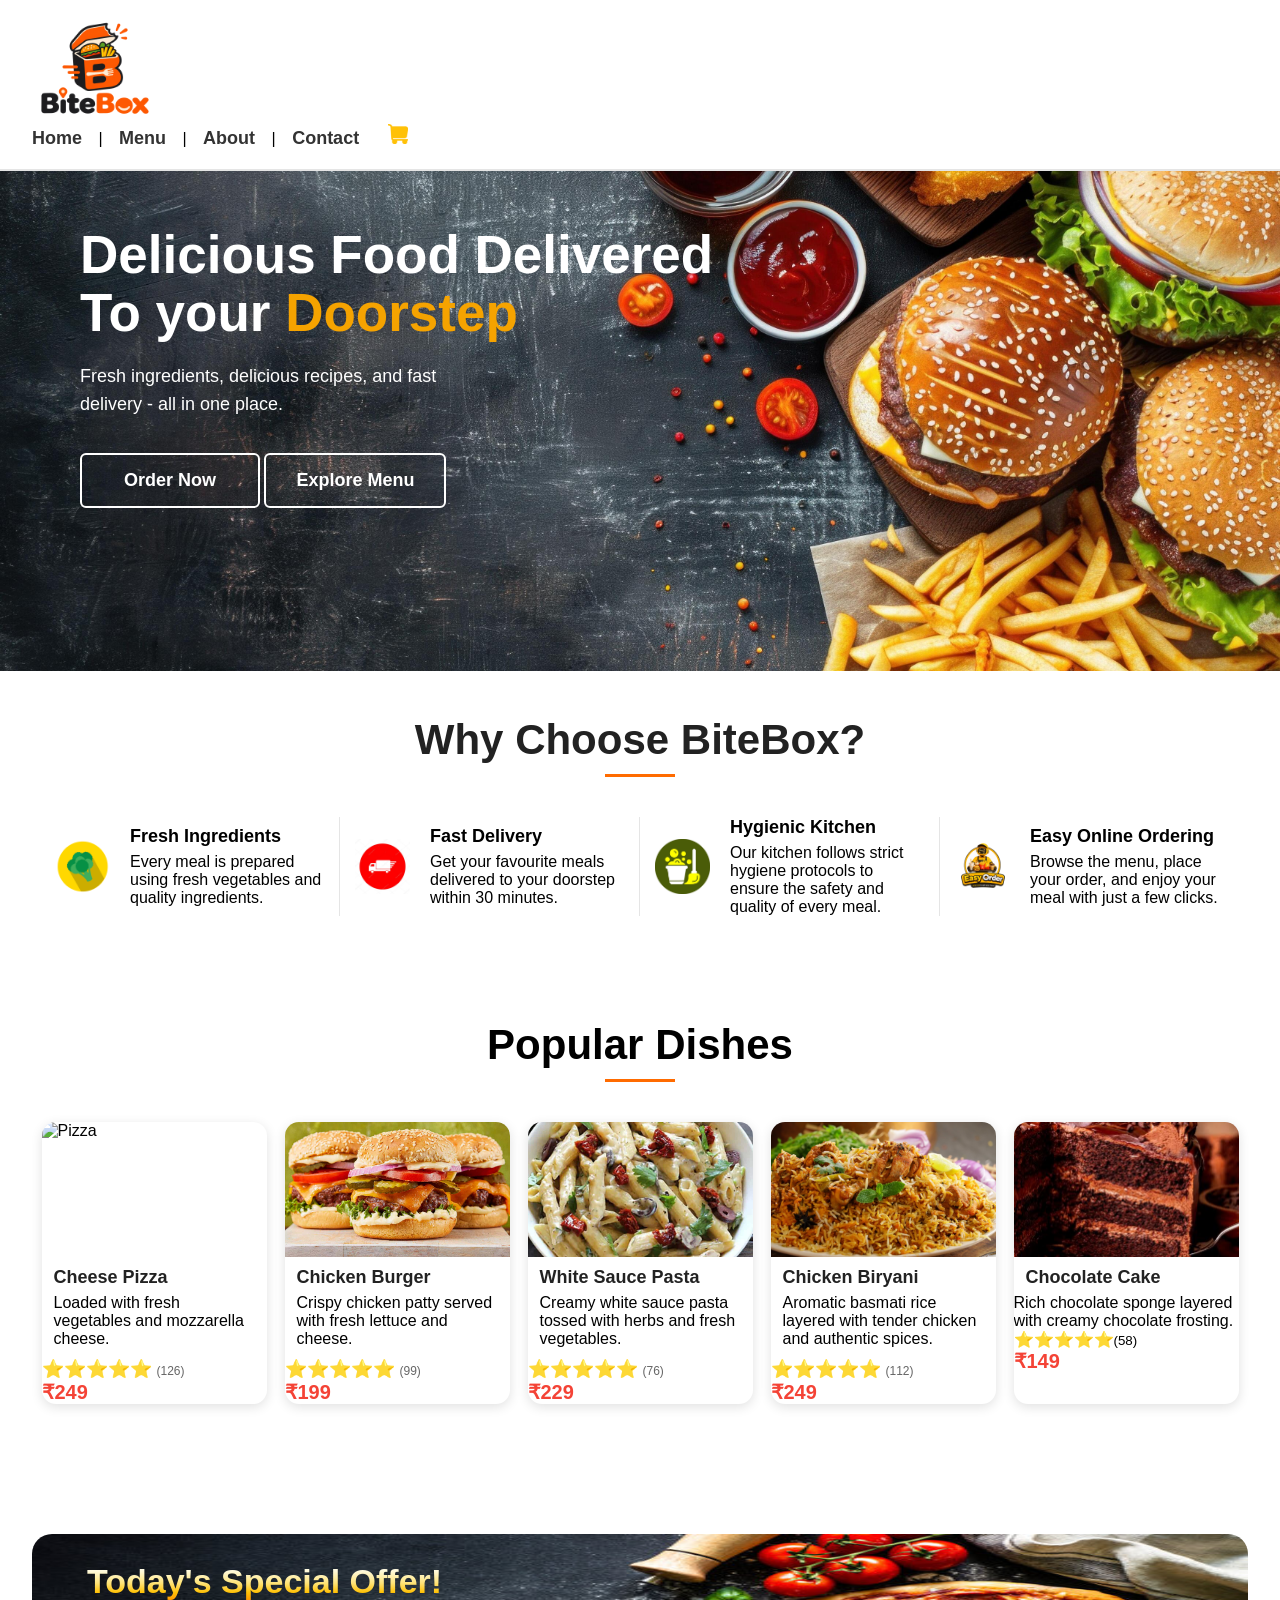
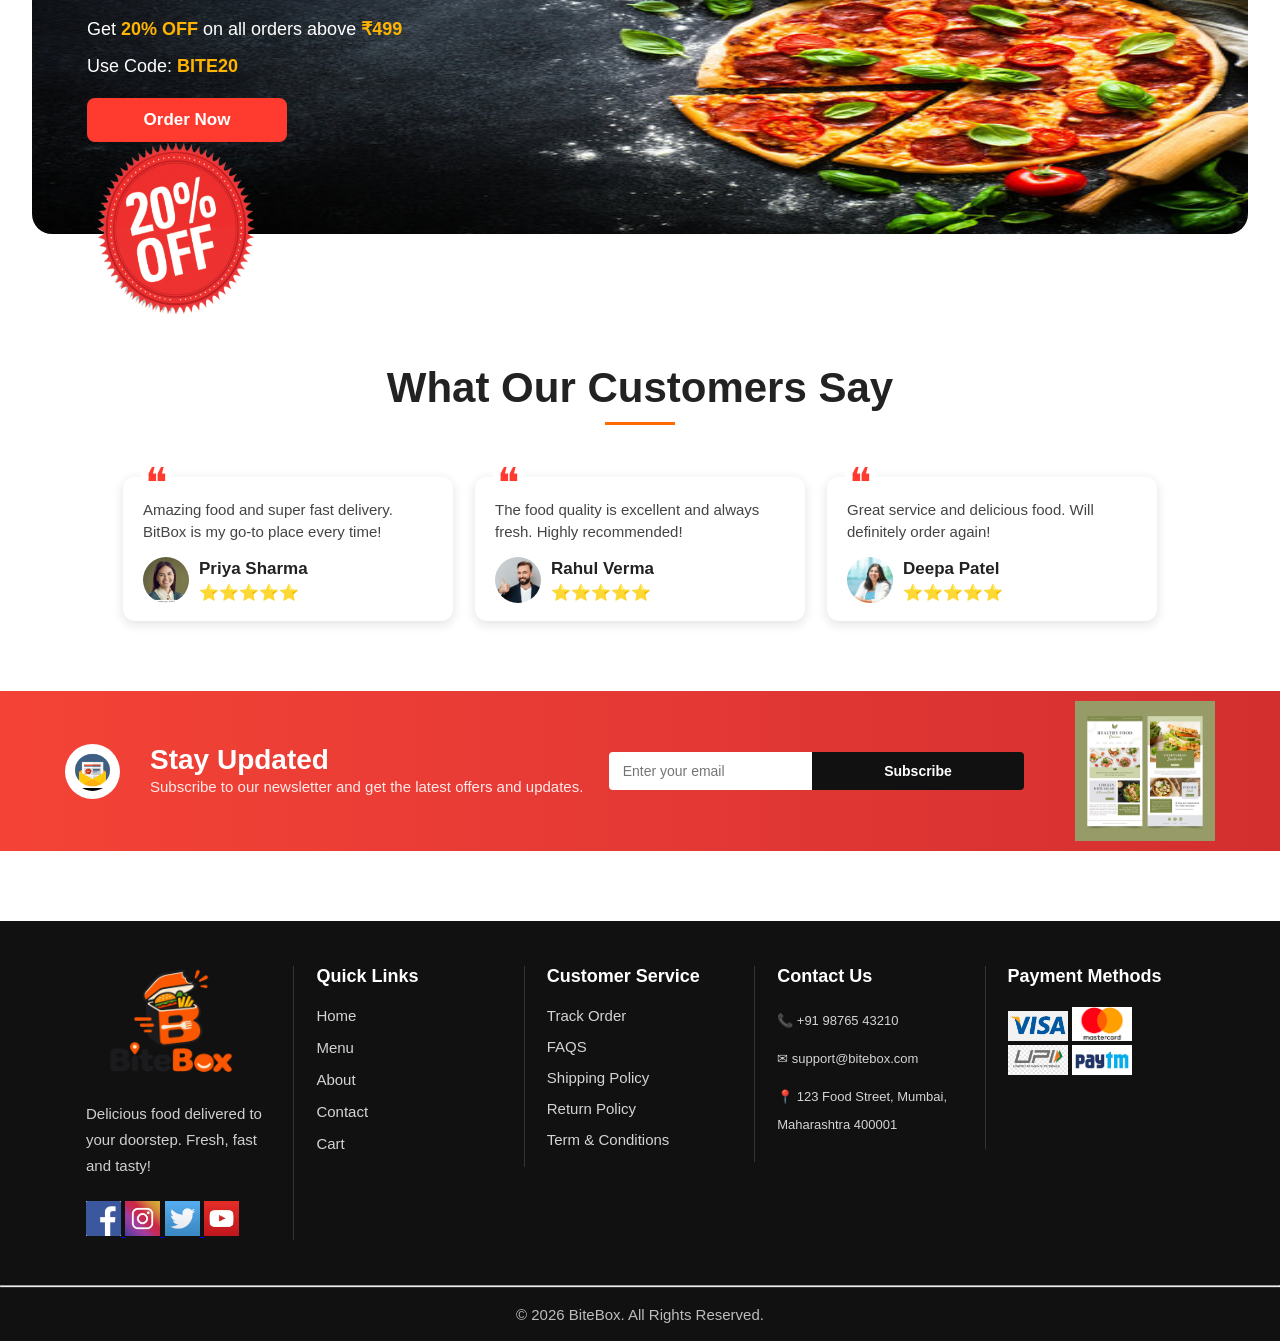
==== commit 36ca5b5d: "css is added" ====
--- a/index.html
+++ b/index.html
@@ -149,18 +149,15 @@
 <section id="offer">
  
             <div class="offer-content">
-                <h2>Today's Special Offer!</h2>
-                <p> Get <strong>20% OFF</strong> on all orders above 
-                <strong>₹499</strong>
-                </p>
-                <p> Use Code: <strong>BITE20</strong> </p>
+                <h2><span>Today's Special Offer!</span></h2>
+                <p> Get <strong><span>20% OFF</span></strong> on all orders above 
+                <strong><span>₹499</span></strong>
+                </p>
+                <p> Use Code: <strong><span>BITE20</span></strong> </p>
                 <a href="menu.html"> Order Now </a>
             </div>
  
             <div class="offer-image">
-                <img src="./assests/images/pizza discount.jpg" 
-                alt="Special Offer Pizza" width="420" height="420">
- 
                 <img src="./assests/images/20.jpg" alt="20% OFF" width="180" 
                 height="180">
             </div>
@@ -170,26 +167,37 @@
 <section id="reviews">
     <h2>What Our Customers Say</h2>
 
-    <articles>
-        <img src="./assests/images/Priya Sharma.webp" alt="Coustomer1" width="80" height="80">
-        <h3>Priya Sharma</h3>
+    <article>
         <p> Amazing food and super fast delivery. BitBox is my go-to place every time!</p>
-        <p> <span>⭐⭐⭐⭐⭐ </span> </p>
-    </articles>
-
-    <article>
-        <img src="./assests/images/C2.avif" alt="Coustomer 2" width="80" height="80">
-        <h3>Rahul Verma</h3>
+        <div class="customer"><img src="./assests/images/Priya Sharma.webp" alt="Coustomer1" width="80" height="80">
+        <div>
+            <h3>Priya Sharma</h3>
+            <span>⭐⭐⭐⭐⭐ </span>
+        </div>
+        </div>
+    </article>
+
+    <article>
         <p> The food quality is excellent and always fresh. Highly recommended!</p>
-        <p> <span>⭐⭐⭐⭐⭐ </span> </p>
-    </article>
-
-
-    <article>
-        <img src="./assests/images/c3.jpg" alt="Customer 3" width="80" height="80">
-        <h3>Deepa Patel</h3>
+        <div class="customer"><img src="./assests/images/C2.avif" alt="Coustomer 2" width="80" height="80">
+            <div>
+                <h3>Rahul Verma</h3>
+                 <span>⭐⭐⭐⭐⭐ </span>
+            </div>
+
+        </div>
+    </article>
+
+
+    <article>
         <p> Great service and delicious food. Will definitely order again!</p>
-        <p> <span>⭐⭐⭐⭐⭐ </span> </p>
+        <div class="customer"><img src="./assests/images/c3.jpg" alt="Coustomer 3" width="80" height="80">
+            <div>
+               <h3>Deepa Patel</h3>
+             <span>⭐⭐⭐⭐⭐ </span> 
+            </div>
+
+        </div>
     </article>
 
 </section>
@@ -213,47 +221,12 @@
     </div>
 </section>
 
-<section>
-<hr>
-<h2> Contact Information </h2>
-<p>
-    Phone : +91 87673 98660
-    <br>
-    Email : priyankarathod57311@gmail.com
-    <br>
-    Location : Pune, Maharashtra
-</p>
-</section>
-  
-
-<section>
-<hr>
-<h2> 
-    Customer Notice
-</h2>
-<p>
-    <mark>
-        Free home delivery is available on orders above ₹499.
-    </mark>
-</p>    
-<p>
-    Delivery services are available from 10:00 Am to 11:00 PM.
-</p>
-</section>
-  
-<section>   
-<hr>
-<h2>Opening Hours</h2>
-<p>
-        Monday - Sunday
-        <br>
-        10:00 AM - 11:00 PM
- </p>
- </section>
+
 </main>
     
 
 <footer>
+    <div class="footer-container">
     <section>
         <img src="./assests/images/logo.png" alt="BiteBox Logo" width="180">
         <p> Delicious food delivered to your doorstep. Fresh, fast and tasty!</p>
@@ -309,6 +282,7 @@
         <img src="./assests/images/upi.webp" alt="UPI" width="60">
         <img src="./assests/images/payment.avif"  alt="Paytm" width="60">
     </section>
+    </div>
 
     <hr>
     <p> © 2026 BiteBox. All Rights Reserved. </p>
--- a/css/style.css
+++ b/css/style.css
@@ -405,6 +405,7 @@
 #popular-dishes h2{
     width:100%;
     text-align:center;
+    font-size:42px;
     font-weight:700;
     margin-bottom:22px;
     position:relative;
@@ -479,3 +480,1573 @@
 #popular-dishes article:hover{
     box-shadow:0 8px 22px rgba(0,0,0,0.18);
 }
+#offer{
+    background-image: url(../assests/images/offerbackground.jpg);
+    height:300px;
+    width:95%;
+    background-position: center;
+    background-repeat: no-repeat;
+    background-size: 100% 100%;
+    border-radius: 20px;
+    padding: 28px 55px;
+    margin:70px auto;
+}
+.offer-content{
+    width:38%;
+}
+.offer-content h2{
+    font-size:34px;
+    font-weight:800;
+    color:#ffffff;
+    line-height:1.15;
+    margin-bottom:15px;
+}
+.offer-content h2 span{
+    background:linear-gradient(180deg,#ffffff 5%,#fff9d8 25%,#ffe47a 55%,#ffc107 80%,#ff9800 100%);
+    -webkit-background-clip:text;
+    -webkit-text-fill-color:transparent;
+    background-clip:text;
+}
+.offer-content p{
+    font-size:18px;
+    color:#ffffff;
+    line-height:1.5;
+    margin-bottom:10px;
+}
+.offer-content strong{
+    color:#ffb400;
+}
+
+.offer-content a{
+    display:inline-block;
+    margin-top:8px;
+    padding:12px 32px;
+    background:#ff3b30;
+    color:#ffffff;
+    text-decoration:none;
+    font-size:17px;
+    font-weight:600;
+    border-radius:8px;
+    width: 200px;
+    text-align: center;
+}
+
+.offer-content a:hover{
+    background-color: #D32F2F;}
+    #reviews{
+    background:#ffffff;
+    padding:60px 30px;
+    display:flex;
+    flex-wrap:wrap;
+    justify-content:center;
+    gap:22px;
+}
+
+/* Section Heading */
+
+#reviews h2{
+    width:100%;
+    text-align:center;
+    font-size:42px;
+    font-weight:700;
+    color:#222222;
+    margin-bottom:30px;
+    position:relative;
+}
+
+#reviews h2::after{
+    content:"";
+    display:block;
+    width:70px;
+    height:3px;
+    background:#ff6b00;
+    margin:10px auto 0;
+}
+/* Review Card */
+
+#reviews article{
+    width:330px;
+    background:#ffffff;
+    padding:22px 20px 18px;
+    border-radius:12px;
+    box-shadow:0 3px 12px rgba(0,0,0,0.12);
+    position:relative;
+}
+
+/* Quote Icon */
+
+#reviews article::before{
+    content:"❝";
+    position:absolute;
+    top:-14px;
+    left:18px;
+    font-size:42px;
+    color:#ff3b30;
+    background:#ffffff;
+    line-height:1;
+    padding:0 4px;
+}
+
+/* Review Text */
+
+#reviews article>p{
+    font-size:15px;
+    color:#444444;
+        line-height:22px;
+    margin:0 0 14px;
+}
+
+/* Customer Section */
+
+#reviews .customer{
+    display:flex;
+    align-items:center;
+}
+
+/* Customer Image */
+
+#reviews .customer img{
+    width:46px;
+    height:46px;
+    border-radius:50%;
+    object-fit:cover;
+    margin-right:10px;
+}
+
+/* Customer Name */
+
+#reviews .customer h3{
+    font-size:17px;
+    font-weight:700;
+    color:#222222;
+    margin:0 0 4px;
+}
+/* Rating */
+
+#reviews .customer span{
+    color:#f5b301;
+    font-size:16px;
+}
+
+/* Hover Effect */
+
+#reviews article:hover{
+    box-shadow:0 8px 20px rgba(0,0,0,0.18);
+}
+/* Newsletter Section */
+
+#newsletter{
+    width:100%;
+    margin:10px 0 0;
+    padding:10px 65px;
+    background:linear-gradient(to right,#f44336,#e53935,#d32f2f);
+    display:flex;
+    justify-content:space-between;
+    align-items:center;
+    box-sizing:border-box;
+}
+
+/* Left Content */
+
+.newsletter-content{
+    display:flex;
+    align-items:center;
+    gap:30px;
+}
+
+/* Mail Icon */
+.newsletter-content img{
+    width:55px;
+    height:55px;
+    background:#ffffff;
+    border-radius:50%;
+    padding:8px;
+}
+
+/* Heading */
+.newsletter-content h2{
+    font-size:28px;
+    font-weight:700;
+    color:#ffffff;
+    margin-bottom:2px;
+    line-height:1.1;
+}
+
+/* Description */
+.newsletter-content p{
+    font-size:15px;
+    color:#ffeaea;
+    line-height:20px;
+    margin:0;
+}
+
+/* Newsletter Form */
+.newsletter-form{
+    display:flex;
+    align-items:center;
+}
+/* Email Input */
+.newsletter-form input{
+    width:300px;
+    height:38px;
+    border:none;
+    outline:none;
+    padding:0 14px;
+    font-size:14px;
+    border-radius:4px 0 0 4px;
+}
+
+/* Subscribe Button */
+.newsletter-form button{
+    height:38px;
+    padding:0 24px;
+    border:none;
+    background:#111111;
+    color:#ffffff;
+    font-size:14px;
+    font-weight:600;
+    cursor:pointer;
+    border-radius:0 4px 4px 0;
+}
+
+/* Newsletter Image */
+.newsletter-image img{
+    width:140px;
+    height:auto;
+    display:block;
+}
+/* Hover Effect */
+
+.newsletter-form button:hover{
+    background:#000000;
+}
+/* Browse Categories Section */
+
+#categories{
+    background-color:#ffffff;
+    padding:60px 30px;
+    text-align:center;
+}
+
+/* Section Heading */
+#categories h2{
+    font-size:42px;
+    font-weight:700;
+    color:#222222;
+    margin-bottom:45px;
+}
+
+#categories h2 span{
+    display:inline-block;
+    width:70px;
+    height:3px;
+    background:#ff3b30;
+    vertical-align:middle;
+    margin:10px 50px;
+    position:relative;
+}
+#categories h2 span::before{
+    content:"";
+    width:8px;
+    height:8px;
+    background:#ff3b30;
+    border-radius:50%;
+    position:absolute;
+    top:-2px;
+}
+
+#categories h2 span:first-child::before{
+    right:-12px;
+}
+
+#categories h2 span:last-child::before{
+    left:-12px;
+}
+
+/* Categories Container */
+#categories div{
+    display:flex;
+    justify-content:center;
+    align-items:flex-start;
+    flex-wrap:wrap;
+    gap:55px;
+}
+/* Category Item */
+#categories article{
+    text-align:center;
+}
+/* Category Icon */
+
+#categories article img{
+    width:100px;
+    height:90px;
+    padding:10px;
+    background:#ffffff;
+    border:2px solid #f2f2f2;
+    border-radius:50%;
+    object-fit:contain;
+    box-shadow:0 4px 12px rgba(0,0,0,0.12);
+    margin-bottom:15px;
+}
+
+/* Category Name */
+
+#categories article h3{
+    font-size:20px;
+    font-weight:600;
+    color:#333333;
+}
+
+/* Hover Effect */
+
+#categories article img:hover{
+    box-shadow:0 8px 18px rgba(0,0,0,0.18);
+}
+/* Menu Items Section */
+
+#menu-items{
+    background:#ffffff;
+    padding:60px 25px;
+    text-align:center;
+}
+
+/* Section Heading */
+
+#menu-items h2{
+    font-size:42px;
+    font-weight:700;
+    color:#222222;
+    margin-bottom:40px;
+}
+
+#menu-items h2 span{
+    display:inline-block;
+    width:30px;
+    height:3px;
+    background:#ff3b30;
+    margin:0 15px;
+    position:relative;
+    vertical-align:middle;
+}
+#menu-items h2 span::before{
+    content:"";
+    width:8px;
+    height:8px;
+    background:#ff3b30;
+    border-radius:50%;
+    position:absolute;
+    top:-2px;
+}
+
+#menu-items h2 span:first-child::before{
+    right:-12px;
+}
+
+#menu-items h2 span:last-child::before{
+    left:-12px;
+}
+
+/* Menu Items Container */
+
+#menu-items > div{
+    display:flex;
+    justify-content:center;
+    flex-wrap:wrap;
+    gap:18px;
+}
+/* Menu Item Card */
+
+#menu-items article{
+    width:235px;
+    background:#ffffff;
+    border:1px solid #ececec;
+    border-radius:10px;
+    overflow:hidden;
+    box-shadow:0 3px 10px rgba(0,0,0,0.10);
+    text-align:left;
+    position:relative;
+    margin: 10px;
+}
+
+/* Badge */
+
+.tag{
+    position:absolute;
+    top:8px;
+    left:8px;
+    background:#e53935;
+    color:#ffffff;
+    padding:4px 10px;
+    font-size:11px;
+    font-weight:600;
+    border-radius:20px;
+}
+.spicy{
+    background:#ff5722;
+}
+
+/* Food Image */
+
+#menu-items article img{
+    width:100%;
+    height:130px;
+    object-fit:cover;
+    display:block;
+}
+
+/* Food Name */
+
+#menu-items article h3{
+    font-size:17px;
+    font-weight:600;
+    color:#333333;
+    margin:10px;
+}
+
+/* Rating */
+
+.rating{
+    margin:0 10px 8px;
+    color:#f5b301;
+    font-size:15px;
+}
+.rating small{
+    color:#666666;
+    font-size:12px;
+}
+
+.price{
+    margin:0 10px 12px;
+    font-size:20px;
+    font-weight:700;
+    color:#333333;
+}
+#menu-items article button{
+    width:calc(100% - 20px);
+    margin:0 10px 12px;
+    padding:9px 0;
+    background:#ffffff;
+    color:#ff4d4d;
+    border:1px solid #ff4d4d;
+    border-radius:6px;
+    cursor:pointer;
+    display:flex;
+    justify-content:center;
+    align-items:center;
+    gap:8px;
+    font-size:14px;
+    font-weight:600;
+}
+#menu-items article button img{
+    width:14px;
+    height:14px;
+}
+
+#menu-items article:hover{
+    box-shadow:0 8px 18px rgba(0,0,0,0.18);
+}
+#story{
+    background:#ffffff;
+    padding:80px 70px;
+}
+
+/* Layout */
+
+#story>article{
+    display:flex;
+    justify-content:center;
+    align-items:center;
+    gap:70px;
+}
+
+/* Restaurant Image */
+
+#story>article>img{
+    width:500px;
+    border-radius:16px;
+    box-shadow:0 8px 20px rgba(0,0,0,.12);
+}
+
+/* Right Content */
+
+.story-content{
+    width:520px;
+}
+/* Small Heading */
+
+.story-content small{
+    color:#ff6b35;
+    font-size:30px;
+    font-weight:800;
+    font-family:"Allura",cursive;
+}
+
+/* Main Heading */
+
+.story-content h2{
+    font-size:40px;
+    color:#222;
+    line-height:58px;
+    margin:8px 0 20px;
+}
+
+.story-content h2 span{
+    color:#ff6b35;
+    font-family:"Allura",cursive;
+    font-size:56px;
+    font-weight:400;
+}
+
+/* Paragraph */
+
+.story-content p{
+    color:#666;
+    font-size:16px;
+        line-height:30px;
+    margin-bottom:18px;
+}
+
+
+
+/* Feature Section */
+
+.story-features{
+    display:flex;
+    justify-content:space-between;
+    margin-top:35px;
+}
+
+
+
+/* Feature */
+
+.story-features article{
+    display:flex;
+    align-items:center;
+    gap:12px;
+}
+
+
+
+/* Circular Icon */
+.feature-icon{
+    width:58px;
+    height:58px;
+       border-radius:50%;
+    background:#fff2ea;
+    display:flex;
+    justify-content:center;
+    align-items:center;
+}
+
+.feature-icon img{
+    width:26px;
+    height:26px;
+}
+
+/* Feature Heading */
+
+.story-features h4{
+    font-size:15px;
+    color:#222;
+    margin-bottom:2px;
+}
+
+/* Feature Text */
+
+.story-features article p{
+    margin:0;
+    font-size:14px;
+    color:#555;
+    line-height:20px;
+}
+#mission-vision{
+    background:#ffffff;
+    padding:0px 80px;
+}
+/* Section Heading */
+
+#mission-vision>h2{
+    text-align:center;
+    font-size:42px;
+    font-weight:700;
+    color:#222222;
+    margin-bottom:50px;
+    position:relative;
+}
+
+#mission-vision>h2::after{
+    content:"";
+    display:block;
+    width:70px;
+    height:3px;
+    background:#ff6b00;
+    margin:12px auto 0;
+}
+
+/* Cards Container */
+
+#mission-vision>div{
+    display:flex;
+    justify-content:center;
+}
+
+/* Card */
+#mission-vision article{
+    flex:1;
+    display:flex;
+    align-items:center;
+    gap:22px;
+
+    background:#fff9f4;
+    padding:35px;
+
+    border:1px solid #ffe5d2;
+}
+
+#mission-vision article:first-child{
+    border-radius:15px 0 0 15px;
+    border-right:none;
+}
+
+#mission-vision article:last-child{
+    border-radius:0 15px 15px 0;
+}
+
+/* Divider */
+
+#mission-vision article:last-child{
+    border-left:1px solid #ffd8bf;
+}
+
+/* Icon */
+#mission-vision article img{
+    width:65px;
+    height:65px;
+    background:#fff1e6;
+    border-radius:50%;
+    padding:15px;
+    box-sizing:border-box;
+}
+
+/* Card Heading */
+
+#mission-vision article h3{
+    font-size:24px;
+    color:#222222;
+    margin-bottom:10px;
+}
+
+/* Description */
+
+#mission-vision article p{
+    color:#555555;
+    font-size:16px;
+    line-height:28px;
+}
+#chefs{
+    background:#ffffff;
+    padding:80px 70px;
+    text-align:center;
+}
+/* Small Heading */
+#chefs>small{
+    display:block;
+    font-family:"Allura",cursive;
+        font-size:44px;
+    color:#ff6b00;
+    margin-bottom:5px;
+    font-weight: 400;
+}
+
+/* Main Heading */
+
+#chefs>h2{
+    font-size:42px;
+    color:#222222;
+    font-weight:700;
+    margin-bottom:50px;
+}
+
+#chefs>h2 span{
+    color:#ff6b00;
+    font-family:"Allura",cursive;
+    font-size:52px;
+    font-weight:500;
+}
+
+/* Cards Container */
+
+#chefs>div{
+    display:flex;
+    justify-content:center;
+    gap:30px;
+}
+/* Chef Card */
+
+#chefs article{
+    width:340px;
+    background:#ffffff;
+    border-radius:15px;
+    overflow:hidden;
+    box-shadow:0 5px 18px rgba(0,0,0,.12);
+    padding-bottom:25px;
+}
+
+/* Chef Image */
+
+#chefs article>img{
+    width:100%;
+    height:260px;
+    object-fit:cover;
+    display:block;
+}
+
+/* Chef Name */
+
+#chefs article h3{
+    font-size:24px;
+    color:#222222;
+    margin:18px 0 6px;
+}
+/* Designation */
+#chefs article h4{
+    font-size:16px;
+    color:#ff6b00;
+    margin-bottom:15px;
+}
+
+/* Description */
+#chefs article p{
+    color:#666666;
+    font-size:15px;
+    line-height:24px;
+    padding:0 25px;
+    margin-bottom:22px;
+}
+
+/* Social Icons */
+.chef-social{
+    display:flex;
+    justify-content:center;
+    gap:18px;
+}
+
+/* Icons */
+.chef-social img{
+    width:20px;
+    height:20px;
+}
+#statistics{
+    background:#ffffff;
+    padding:0px 70px;
+}
+
+#statistics>h2{
+    text-align:center;
+    font-size:42px;
+    font-weight:700;
+    color:#222222;
+    margin-bottom:50px;
+    position:relative;
+}
+#statistics>h2::after{
+    content:"";
+    display:block;
+    width:70px;
+    height:3px;
+    background:#ff6b00;
+    margin:12px auto 0;
+}
+
+/* Statistics Container */
+
+#statistics>div{
+    display:flex;
+    justify-content:center;
+
+    background:#1d1b1a;
+
+    border-radius:16px;
+
+    overflow:hidden;
+}
+
+/* Statistic Card */
+
+#statistics article{
+    flex:1;
+    text-align:center;
+    padding:35px 20px;
+    border-right:1px solid rgba(255,255,255,.15);
+}
+
+#statistics article:last-child{
+    border-right:none;
+}
+/* Icon */
+
+#statistics article img{
+    width:42px;
+    height:42px;
+    margin-bottom:15px;
+}
+
+/* Number */
+
+#statistics article h3{
+    font-size:38px;
+    color:#ffffff;
+    font-weight:700;
+    margin-bottom:8px;
+}
+
+
+
+/* Text */
+
+#statistics article p{
+    font-size:16px;
+    color:#d0d0d0;
+    margin:0;
+}
+#contact-info{
+    background:#ffffff;
+    padding:80px 60px;
+}
+#contact-info .section-title{
+     text-align:center;
+    margin-bottom:50px;
+}
+
+/* Small Heading */
+
+#contact-info .section-title h4{
+    color:#ff6b00;
+    font-size:24px;
+    font-family:"Allura",cursive;
+    font-weight:400;
+    margin-bottom:6px;
+    position:relative;
+    display:inline-block;
+}
+
+#contact-info .section-title h4::before,
+#contact-info .section-title h4::after{
+    content:"";
+    width:55px;
+    height:2px;
+    background:#ff6b00;
+    position:absolute;
+    top:50%;
+}
+
+#contact-info .section-title h4::before{
+    right:105%;
+}
+#contact-info .section-title h4::after{
+    left:105%;
+}
+
+/* Main Heading */
+#contact-info .section-title h2{
+    font-size:44px;
+    font-weight:700;
+    color:#222222;
+}
+
+/* Cards Container */
+.contact-container{
+    display:flex;
+    justify-content:center;
+    gap:28px;
+}
+
+/* Contact Card */
+.contact-container article{
+    width:280px;
+    background:#ffffff;
+    text-align:center;
+    padding:35px 25px;
+    border-radius:14px;
+    box-shadow:0 5px 18px rgba(0,0,0,.10);
+    height: 300px;
+}
+/* Main Icons */
+
+.contact-container article>img:first-child{
+    width:70px;
+    height:70px;
+    background:#fff2e8;
+    padding:18px;
+    box-sizing:border-box;
+    border-radius:50%;
+    margin-bottom:20px;
+}
+
+/* Card Heading */
+
+.contact-container article h3{
+    font-size:20px;
+    color:#222222;
+    margin-bottom:15px;
+}
+
+/* Card Details */
+
+.contact-container article p{
+    font-size:15px;
+    color:#555555;
+    line-height:28px;
+    margin:0;
+}
+/* Social Icons */
+
+.contact-container article a{
+    text-decoration:none;
+    margin:0 5px;
+    display:inline-block;
+}
+
+.contact-container article a img{
+    width:30px;
+    height:30px;
+    margin-top:8px;
+}
+
+/* Card Hover */
+
+.contact-container article:hover{
+    box-shadow:0 10px 25px rgba(0,0,0,.15);
+}
+#contact-details{
+    width:95%;
+    /* margin:60px auto; */
+    margin-top: 60px;
+    margin-left: 30px;
+    background:#fff8f4;
+    padding:30px;
+    border-radius:18px;
+    display:flex;
+    justify-content:space-between;
+    align-items:stretch;
+    gap:35px;
+    box-sizing:border-box;
+}
+
+/*================ Left Column =================*/
+.left-column{
+    width:40%;
+    display:flex;
+    flex-direction:column;
+}
+/* Business Hours Card */
+
+.business-card{
+    /* background:#ffffff; */
+    padding:22px;
+    border-radius:14px;
+    /* box-shadow:0 4px 12px rgba(0,0,0,.08); */
+}
+
+/* Heading */
+
+.business-card h2{
+    font-size:30px;
+    font-weight:700;
+    color:#222222;
+    margin-bottom:10px;
+}
+
+/* Orange Line */
+
+.business-card hr{
+    width:55px;
+    height:3px;
+    background:#ff6b00;
+    border:none;
+    margin-bottom:20px;
+}
+/* Content */
+
+.business-content{
+    display:flex;
+    gap:18px;
+    align-items:flex-start;
+}
+
+/* Clock Icon */
+
+.business-content img{
+    width:48px;
+    height:48px;
+    margin-top:5px;
+}
+
+/* Table */
+
+.business-card table{
+    width:100%;
+    border-collapse:collapse;
+}
+
+.business-card td{
+    padding:10px 0;
+    font-size:14px;
+    color:#555555;
+}
+.business-card td:last-child{
+    text-align:right;
+    font-weight:600;
+    color:#222222;
+}
+/*================ Event Card =================*/
+.event-card{
+    margin-top:15px;
+    background:#fff4ee;
+    border-radius:14px;
+    padding:18px;
+    display:flex;
+    align-items:center;
+    gap:18px;
+    flex:1;
+    border-style: solid;
+    border-color: white;
+}
+
+.event-card img{
+    width:58px;
+    height:58px;
+    background:white;
+    padding:14px;
+    border-radius:50%;
+    box-sizing:border-box;
+    flex-shrink:0;
+}
+/* Event Heading */
+
+.event-card h3{
+    font-size:22px;
+    color:#222222;
+    margin-bottom:8px;
+}
+
+/* Event Text */
+
+.event-card p{
+    font-size:14px;
+    color:#666666;
+    line-height:22px;
+    margin-bottom:15px;
+}
+
+/* Button */
+
+.event-card a{
+    display:inline-block;
+    background:#ff6b00;
+    color:#ffffff;
+    text-decoration:none;
+    padding:10px 24px;
+    border-radius:30px;
+    font-size:14px;
+    font-weight:600;
+}
+/*================ Right Column =================*/
+
+.right-column{
+    width:66%;
+    /* background:#ffffff; */
+    padding:22px;
+    border-radius:14px;
+    /* box-shadow:0 4px 12px rgba(0,0,0,.08); */
+}
+
+/* Heading */
+
+.right-column h2{
+    font-size:30px;
+    font-weight:700;
+    color:#222222;
+    margin-bottom:10px;
+}
+
+/* Orange Line */
+
+.right-column hr{
+    width:55px;
+    height:3px;
+    background:#ff6b00;
+    border:none;
+    margin-bottom:20px;
+}
+/*================ Form =================*/
+.form-row{
+    display:flex;
+    gap:20px;
+    margin-bottom:15px;
+}
+.form-row input{
+    width:50%;
+    height:50px;
+    padding:0 14px;
+    border:1px solid #e5e5e5;
+    border-radius:5px;
+    font-size:14px;
+    font-family:Poppins,sans-serif;
+    box-sizing:border-box;
+    outline:none;
+}
+textarea{
+    width:100%;
+    height:120px;
+    padding:14px;
+    border:1px solid #e5e5e5;
+    border-radius:5px;
+    resize:none;
+    margin-bottom:15px;
+    font-size:14px;
+    font-family:Poppins,sans-serif;
+    box-sizing:border-box;
+    outline:none;
+}
+/* Focus */
+
+.form-row input:focus,
+textarea:focus{
+    border-color:#ff6b00;
+}
+
+/* Button */
+
+button{
+    width:100%;
+    height:42px;
+    background:#ff6b00;
+    color:#ffffff;
+    border:none;
+    border-radius:5px;
+    font-size:14px;
+    font-weight:600;
+    font-family:Poppins,sans-serif;
+    cursor:pointer;
+}
+
+/* Hover Effects */
+.event-card a:hover,
+button:hover{
+    background:#e65c00;
+}
+#google-map{
+    background:#ffffff;
+    padding:100px 50px 70px;
+}
+#google-map .section-title{
+    text-align:center;
+    margin-bottom:30px;
+}
+#google-map .section-title h4{
+    color:#ff6b00;
+    font-size:28px;
+    font-family:"Allura",cursive;
+    font-weight:400;
+    display:inline-block;
+    position:relative;
+    margin-bottom:8px;
+}
+
+#google-map .section-title h4::before,
+#google-map .section-title h4::after{
+    content:"";
+    width:55px;
+    height:2px;
+    background:#ff6b00;
+    position:absolute;
+    top:50%;
+}
+#google-map .section-title h4::before{
+    right:110%;
+}
+
+#google-map .section-title h4::after{
+    left:110%;
+}
+#google-map .section-title h2{
+    font-size:40px;
+    color:#222222;
+    margin-bottom:12px;
+}
+
+#google-map .section-title p{
+    font-size:15px;
+    color:#666666;
+    line-height:24px;
+    max-width:650px;
+    margin:auto;
+}
+
+#google-map iframe{
+    width:100%;
+    height:380px;
+    display:block;
+    border:none;
+    border-radius:16px;
+    overflow:hidden;
+    box-shadow:0 8px 20px rgba(0,0,0,.12);
+}
+#cart-details{
+    width:92%;
+    margin:60px auto 30px;
+    display:flex;
+    justify-content:space-between;
+    align-items:flex-start;
+    gap:30px;
+}
+
+#shopping-cart{
+    width:65%;
+    background:#ffffff;
+    border:1px solid #ececec;
+    border-radius:14px;
+    overflow:hidden;
+}
+
+#shopping-cart table{
+    width:100%;
+    border-collapse:collapse;
+}
+
+#shopping-cart thead{
+    background:#fff6ef;
+}
+#shopping-cart th{
+    padding:20px 15px;
+    font-size:18px;
+    font-weight:600;
+    color:#222;
+    text-align:center;
+}
+
+#shopping-cart th:first-child{
+    width:40%;
+    text-align:center;
+}
+#shopping-cart td:first-child{
+    width:40%;
+    text-align:left;
+}
+
+#shopping-cart td{
+    padding:16px;
+    border-top:1px solid #ececec;
+    vertical-align:middle;
+    text-align:center;
+}
+
+.cart-item{
+    display:flex;
+    align-items:center;
+    gap:16px;
+}
+cart-item img{
+    width:90px;
+    height:62px;
+    object-fit:cover;
+    border-radius:8px;
+}
+
+.cart-item h3{
+    font-size:18px;
+    font-weight:600;
+    color:#222;
+    margin-bottom:5px;
+}
+
+
+
+.cart-item p{
+    font-size:14px;
+    color:#666;
+    line-height:21px;
+}
+
+
+#shopping-cart td:nth-child(2),
+#shopping-cart td:nth-child(4){
+    font-size:18px;
+    font-weight:600;
+    color:#333;
+}
+#shopping-cart td:last-child img{
+    width:22px;
+    height:22px;
+    cursor:pointer;
+}
+
+#shopping-cart tbody tr:hover{
+    background:#fffdfb;
+}
+#order-summary{
+    width:35%;
+    background:#ffffff;
+    border:1px solid #ececec;
+    border-radius:14px;
+    padding:24px;
+    height: 385px;
+}
+#order-summary h2{
+    font-size:20px;
+    margin-bottom:25px;
+    color:#222;
+}
+#order-summary p{
+    display:flex;
+    justify-content:space-between;
+    align-items:center;
+    margin-bottom:16px;
+    font-size:16px;
+}
+#order-summary hr{
+    margin:22px 0;
+    border:none;
+    border-top:1px dashed #ddd;
+}
+
+#order-summary h3{
+    display:flex;
+    justify-content:space-between;
+    align-items:center;
+    font-size:18px;
+    margin-bottom:25px;
+}
+
+#order-summary h3 span:last-child{
+    color:#ff6600;
+    font-size:20px;
+}
+
+#order-summary button{
+    width:100%;
+    height:54px;
+
+    display:flex;
+    justify-content:center;
+    align-items:center;
+
+    border:none;
+    border-radius:8px;
+        background:#ff6b00;
+    color:#ffffff;
+
+    font-size:18px;
+    font-weight:600;
+    font-family:'Poppins', sans-serif;
+
+    cursor:pointer;
+}
+
+#order-summary p:last-child{
+    justify-content:center;
+    gap:8px;
+    margin-top:16px;
+    font-size:14px;
+    color:#777;
+}
+
+#cart-actions{
+    width:92%;
+    margin:25px auto 60px;
+
+    display:flex;
+    justify-content:flex-start;
+    align-items:center;
+    gap:250px;
+}
+#cart-actions a,
+#cart-actions button{
+    width:220px;
+    height:56px;
+    display:flex;
+    justify-content:center;
+    align-items:center;
+    gap:10px;
+    border-radius:8px;
+    font-size:18px;
+    font-weight:500;
+}
+
+#cart-actions a img,
+#cart-actions button img{
+    width:20px;
+    height:20px;
+    object-fit:contain;
+    flex-shrink:0;
+}
+
+#cart-actions a{
+    width:260px;
+    height:56px;
+    display:flex;
+    justify-content:center;
+    align-items:center;
+    gap:10px;
+    padding:0 20px;
+        background:#ffffff;
+    border:1px solid #dddddd;
+    border-radius:8px;
+    text-decoration:none;
+    color:#333333;
+    font-size:18px;
+    font-weight:500;
+    white-space:nowrap;
+}
+
+#cart-actions a:hover{
+    background:#fafafa;
+}
+
+#cart-actions button{
+    display:flex;
+    align-items:center;
+    justify-content:center;
+    gap:10px;
+    padding:14px 22px;
+    background:#fff5f5;
+    color:#ff4d4d;
+    border:1px solid #ffd5d5;
+    border-radius:8px;
+    font-size:18px;
+    font-weight:500;
+    cursor:pointer;
+    transition:.3s;
+}
+#cart-actions button:hover{
+    background:#ffeaea;
+}
+footer{
+    background:#111111;
+    color:#ffffff;
+    margin-top:70px;
+}
+
+/* Main Footer Layout */
+
+.footer-container{
+    width:90%;
+    margin:auto;
+    padding:45px 0;
+    display:flex;
+    justify-content:space-between;
+    align-items:flex-start;
+}
+
+/* Footer Columns */
+
+.footer-container section{
+    width:20%;
+    padding:0 22px;
+    border-right:1px solid rgba(255,255,255,.15);
+}
+
+.footer-container section:last-child{
+    border-right:none;
+}
+.footer-container section:first-child > img{
+    width:170px;
+    height:auto;
+    margin-bottom:18px;
+}
+
+.footer-container section:first-child p{
+    color:#cfcfcf;
+    font-size:15px;
+    line-height:26px;
+    margin-bottom:22px;
+}
+
+.footer-socials{
+    display:flex;
+    align-items:center;
+    gap:12px;
+}
+
+.footer-socials a{
+    display:flex;
+}
+
+.footer-socials img{
+    width:34px;
+    height:34px;
+    transition:.3s;
+}
+.footer-container h3{
+    font-size:18px;
+    font-weight:600;
+    color:#ffffff;
+    margin-bottom:20px;
+}
+
+
+.footer-container ul{
+    list-style:none;
+}
+
+.footer-container ul li{
+    margin-bottom:14px;
+}
+
+.footer-container ul li a{
+    color:#d4d4d4;
+    text-decoration:none;
+    font-size:15px;
+    transition:.3s;
+}
+
+
+.footer-container ul li a:hover{
+    color:#ff6b00;
+}
+/* Customer Service */
+
+.footer-container section:nth-child(3) li{
+    color:#d4d4d4;
+    font-size:15px;
+    cursor:pointer;
+    transition:.3s;
+}
+
+.footer-container section:nth-child(3) li:hover{
+    color:#ff6b00;
+}
+
+
+
+.footer-container section:nth-child(4) p{
+    color:#d4d4d4;
+    font-size:13px;
+    line-height:28px;
+    margin-bottom:10px;
+}
+
+
+
+.payment-icons{
+    display:flex;
+    gap:8px;
+    flex-wrap:wrap;
+}
+.payment-icons img{
+    width:55px;
+    height:auto;
+    background:#ffffff;
+    padding:4px;
+    border-radius:6px;
+}
+footer > p{
+    border-top:1px solid rgba(255,255,255,.15);
+    text-align:center;
+    color:#bdbdbd;
+    padding:18px 0;
+    font-size:15px;
+}
+
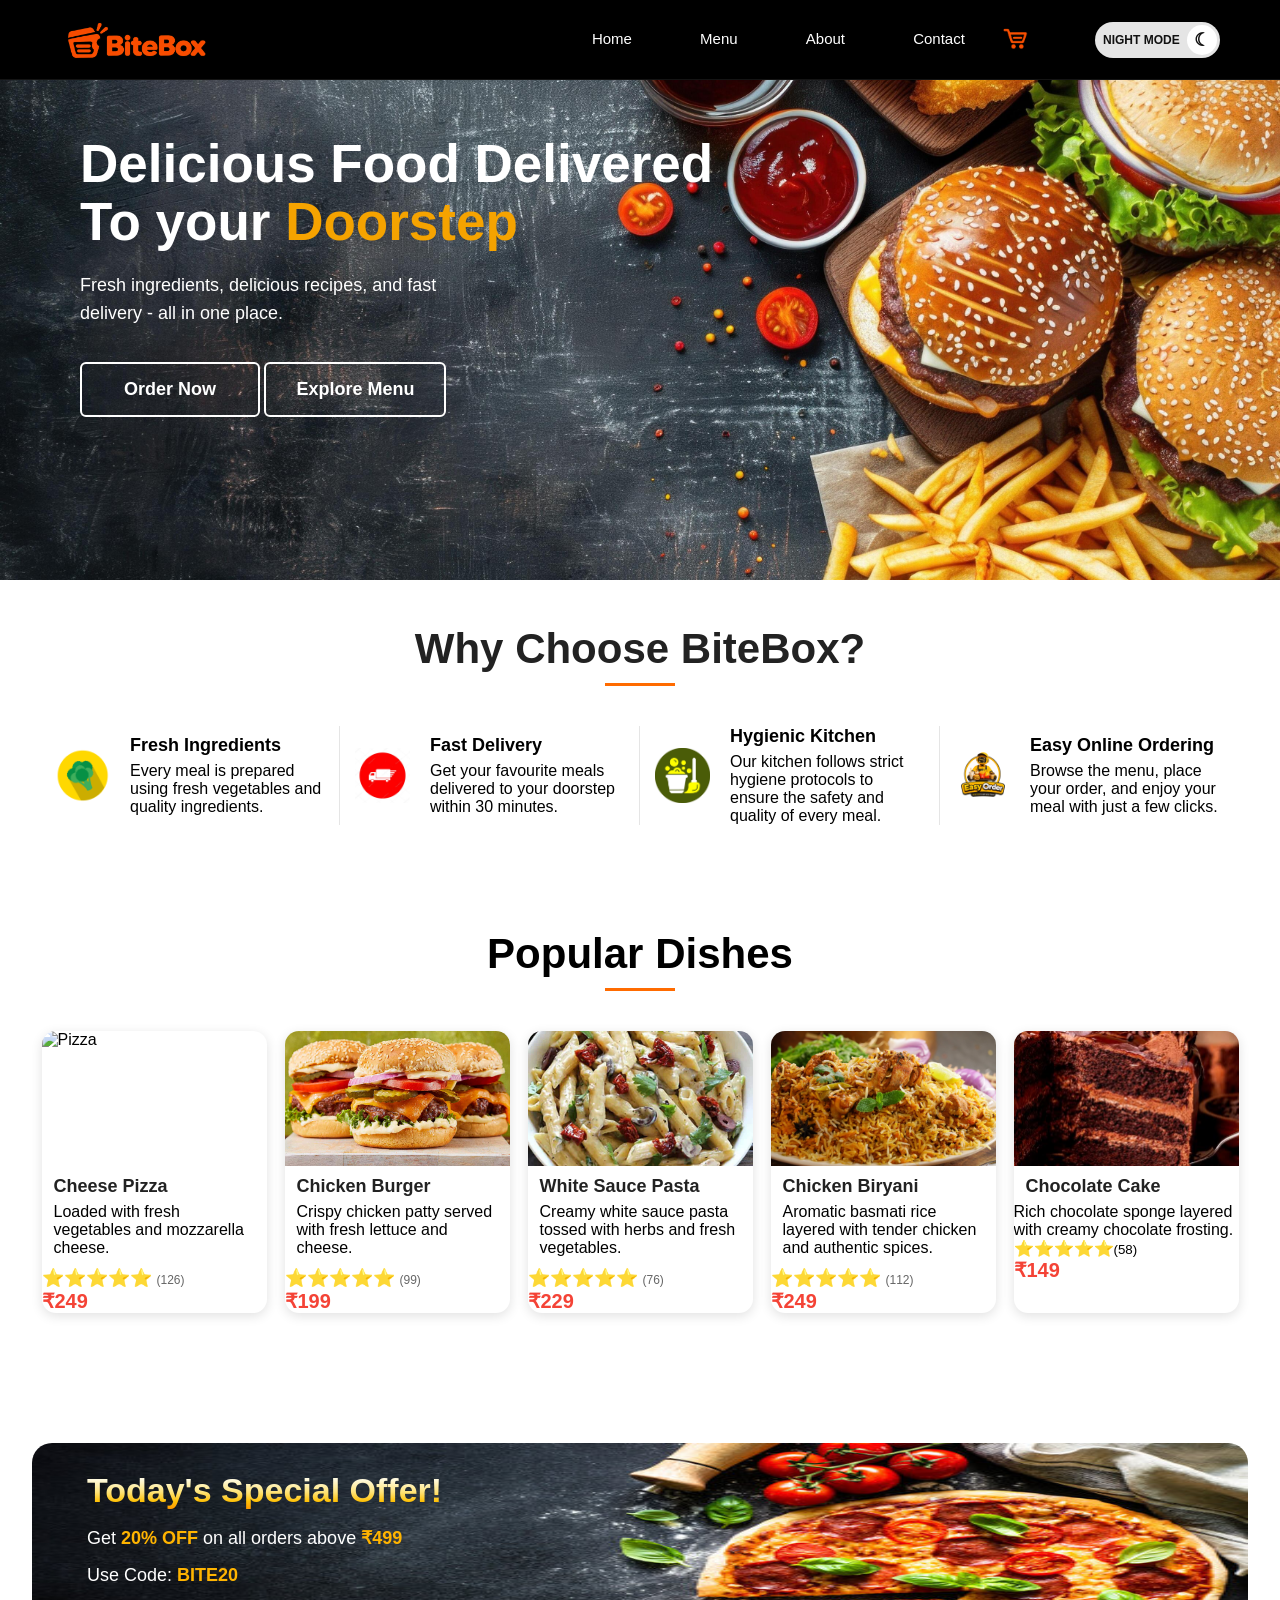
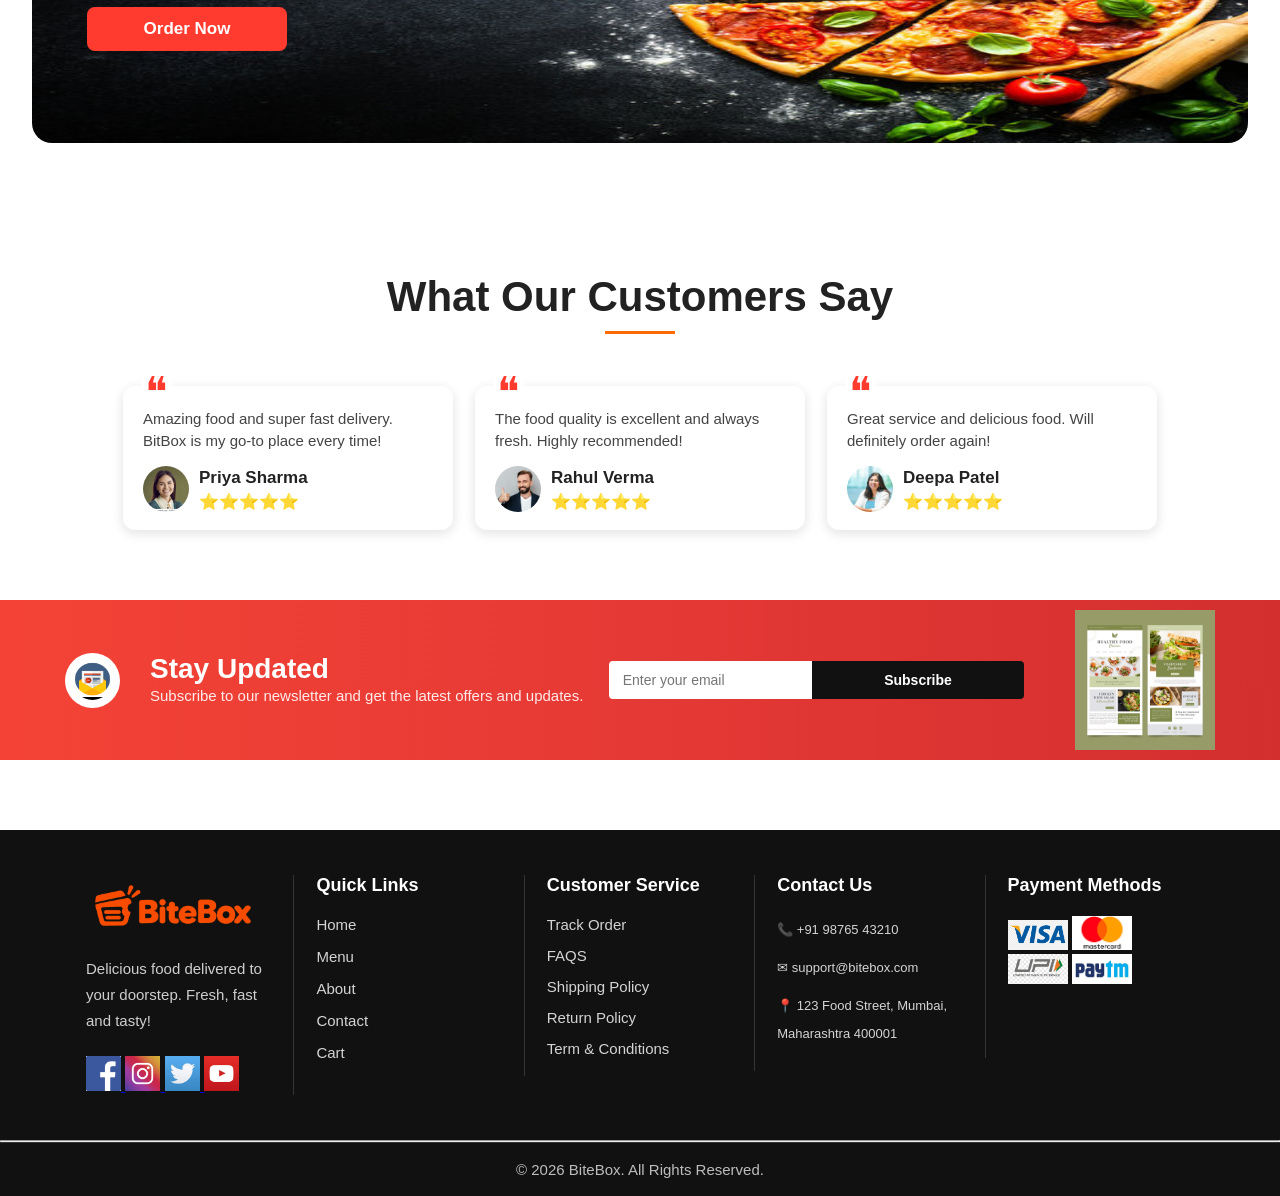
==== commit 3c699580: "all error is fixed" ====
--- a/index.html
+++ b/index.html
@@ -15,8 +15,9 @@
 <body>
     <header>
    <img src="./assests/images/logo.png" alt="BiteBox Logo" width="150">
+   
    <nav>
-   <p> 
+  
     <a href="./index.html">Home</a>
     |
     <a href="./menu.html">Menu</a>
@@ -25,9 +26,15 @@
     |
     <a href="./contact.html">Contact</a>
     
-    <a href="cart.html"><img src="./assests/images/cart icon.png" width="20"></a>
-   </p>
+    <div class="cart-icon"> <a href="cart.html"><img src="./assests/images/cart icon.png"></a></div>
+    |
+    <button type="button" id="theme-toggle" class="theme-toggle">
+        <span class="theme-icon">☀</span>
+        <span class="theme-text"> DAY MODE</span>
+</button>
+   
    </nav>
+  
    </header>
 
 
@@ -157,10 +164,7 @@
                 <a href="menu.html"> Order Now </a>
             </div>
  
-            <div class="offer-image">
-                <img src="./assests/images/20.jpg" alt="20% OFF" width="180" 
-                height="180">
-            </div>
+            
 </section>
 
 
@@ -290,6 +294,7 @@
     
 
 </footer>
+<script src="./js/script.js"></script>
    
 </body>
 </html>  
--- a/css/style.css
+++ b/css/style.css
@@ -12,29 +12,51 @@
 }
 /* Website Header */
 
-header {
-    background-color: #ffffff;
-    padding: 20px;
-    border-bottom: 2px solid #e5e5e5;
+header{
+    width:100%;
+    height:80px;
+    padding:0 60px;
+    background: black;
+    border-bottom:1px solid rgba(255,255,255,.08);
+    display:flex;
+    justify-content:space-between;
+    align-items:center;
+    position:sticky;
+    top:0;
+    z-index:1000;
 }
 /* Website Logo */
 .logo{
 
     width: 170px;
 
-    height: auto;
-
-}
-nav a{
-    text-decoration: none;
-    color: #333333;
-    font-size: 18px;
-    font-weight: 600;
-    margin: 0 12px;
-}
-nav a:hover{
-    color: #ff6b00;
-    text-decoration: underline;
+    height: 30px;
+
+}
+header nav{
+    display:flex;
+    align-items: center;
+    gap: 28px;
+}
+header nav a{
+    display:flex;
+    align-items:center;
+    justify-content:center;
+    height:80px;
+    padding:0 4px;
+    text-decoration:none;
+    color:#ffffff;
+    font-size:15px;
+    font-weight:500;
+    border-bottom:3px solid transparent;
+}
+.cart-icon img{
+    display:block;
+    width: 30px;
+    height:30px;
+}
+header nav a:hover{
+    color:#ff6b00;
 }
 
 #home-hero{
@@ -962,7 +984,7 @@
 /* Restaurant Image */
 
 #story>article>img{
-    width:500px;
+    width:600px;
     border-radius:16px;
     box-shadow:0 8px 20px rgba(0,0,0,.12);
 }
@@ -1275,6 +1297,10 @@
 /* Statistic Card */
 
 #statistics article{
+    display: flex;
+    align-items: center;
+    justify-content: center;
+    gap: 10px;
     flex:1;
     text-align:center;
     padding:35px 20px;
@@ -1287,8 +1313,8 @@
 /* Icon */
 
 #statistics article img{
-    width:42px;
-    height:42px;
+    width: 55px;
+    height:55px;
     margin-bottom:15px;
 }
 
@@ -1748,7 +1774,7 @@
     align-items:center;
     gap:16px;
 }
-cart-item img{
+.cart-item img{
     width:90px;
     height:62px;
     object-fit:cover;
@@ -2049,4 +2075,1655 @@
     padding:18px 0;
     font-size:15px;
 }
-
+/* Tablet */
+@media (max-width:1200px){
+ 
+
+header{
+    padding:0 25px;
+}
+.logo{
+    width:145px;
+}
+header nav{
+    gap:14px;
+}
+
+header nav a{
+    font-size:14px;
+}
+
+header nav a img{
+    width:18px;
+    height:18px;
+}
+ #home-hero{
+        height: 400px;
+
+        padding: 55px 45px;
+
+        background-image: url("../assests/images/herobackground.jpg");
+
+        background-size: cover;
+
+        background-position: 100% 70%;
+
+        background-repeat: no-repeat;
+    }
+
+    #home-hero h1{
+        width: 420px;
+
+        font-size: 42px;
+
+        line-height: 50px;
+
+        margin-bottom: 18px;
+    }
+     #home-hero p{
+        width: 340px;
+
+        font-size: 17px;
+
+        line-height: 28px;
+
+        margin-bottom: 28px;
+    }
+
+    .hero-buttons{
+        display: flex;
+
+        gap: 18px;
+    }
+
+    .hero-buttons a{
+        width: 200px;
+
+        min-width: 200px;
+
+        height: 55px;
+
+        font-size: 17px;
+    }
+    #features{
+    display:grid;
+    grid-template-columns:repeat(auto-fit,minmax(320px,1fr));
+             gap:45px 35px;
+}   
+    #features h2{
+        grid-column:1 / -1;
+        font-size:52px;
+        margin-bottom:10px;
+    }
+    #features article{
+        width:100%;
+        padding:0;
+        border-right:none;
+        display:flex;
+        align-items:flex-start;
+    }
+    #features article img{
+        width:60px;
+        height:60px;
+        margin-right:18px;
+    }
+    #features article h3{
+        font-size:24px;
+        margin-bottom:10px;
+    }
+    #features article p{
+        font-size:17px;
+        line-height:28px;
+    }
+    #popular-dishes {
+        padding: 60px 40px;
+        gap: 25px;
+    }
+
+    #popular-dishes h2 {
+        font-size: 36px;
+        margin-bottom: 30px;
+    }
+
+    #popular-dishes article {
+        width: 280px;
+    }
+
+    #popular-dishes article img {
+        height: 170px;
+    }
+      #offer {
+        height: fit-content;
+        background-image: url("../assests/images/offerbackground.jpg");
+                background-size: cover;
+        background-position: 90% center;
+        background-repeat: no-repeat;
+    }
+    #offer {
+        position: relative;
+        overflow: hidden;
+    }
+    #offer::before {
+        content: "";
+        position: absolute;
+        top: 0;
+        left: 0;
+        width: 55%;
+        height: 100%;
+        background: linear-gradient(to right,
+                rgba(0, 0, 0, 0.85) 0%,
+                rgba(0, 0, 0, 0.75) 45%,
+                rgba(0, 0, 0, 0.35) 80%,
+                rgba(0, 0, 0, 0) 100%);
+        z-index: 1;
+    }
+    .offer-content {
+        position: relative;
+        z-index: 2;
+    }
+    .offer-content h2{
+        font-size: 30px;
+    }
+    #newsletter{
+    flex-direction: column;
+    align-items: center;
+    justify-content: center;
+    text-align: center;
+    padding: 35px 40px;
+    min-height: 260px;
+    gap: 25px;
+}
+.newsletter-content{
+    flex-direction: column;
+    align-items: center;
+    gap: 15px;
+}
+
+.newsletter-content img{
+    width: 65px;
+    height: 65px;
+}
+.newsletter-content h2{
+    font-size: 34px;
+}
+.newsletter-content p{
+    font-size: 17px;
+    line-height: 28px;
+}
+
+.newsletter-form{
+    display: flex;
+    justify-content: center;
+    gap: 15px;
+}
+
+.newsletter-form input{
+    width: 320px;
+}
+
+.newsletter-form button{
+    width: 160px;
+}
+
+.newsletter-image{
+    display: none;
+}
+#menu-hero{
+
+    height:400px;
+    padding:50px 40px;
+    background-size:cover;
+    background-position:center;
+}
+
+#menu-hero h1{
+
+    font-size:60px;
+
+    line-height:72px;
+
+    margin-bottom:25px;
+
+}
+
+#menu-hero p{
+
+    font-size:22px;
+
+    line-height:36px;
+
+    width:80%;
+
+    margin:0 auto;
+
+}
+    #browse-category{
+        padding: 70px 40px;
+    }
+    #browse-category div{
+        display: flex;
+        justify-content: center;
+        flex-wrap: wrap;
+        gap: 25px;
+    }
+    #browse-category article{
+        width: 170px;
+    }
+    #browse-category article img{
+        width: 100px;
+        height: 100px;
+    }
+    #browse-category article h3{
+        font-size: 20px;
+    }
+   #categories h2 span{
+    width: 45px;
+    margin: 10px 35px;
+}
+    #about-hero {
+        position: relative;
+        height: 280px;
+        padding: 40px 80px;
+        background-position: right center;
+        overflow: hidden;
+    }
+    #about-hero::after {
+        content: "";
+        position: absolute;
+        inset: 0;
+        background: linear-gradient(to right,
+                rgba(0, 0, 0, 0.70) 0%,
+                rgba(0, 0, 0, 0.60) 35%,
+                rgba(0, 0, 0, 0.45) 50%,
+                rgba(0, 0, 0, 0.25) 70%,
+                rgba(0, 0, 0, 0.08) 90%);
+        pointer-events: none;
+    }
+    #about-hero .hero-content {
+        position: relative;
+        z-index: 2;
+        width: 360px;
+}
+    #about-hero h2 {
+        font-size: 62px;
+        line-height: 48px;
+    }
+    #about-hero h2 span {
+        font-size: 54px;
+    }
+    #about-hero p {
+        font-size: 20px;
+    }
+     #story {
+        padding: 80px 120px;
+    }
+
+    #story>article {
+          display: flex;
+        align-items: center;
+        gap: 40px;
+    }
+    #story>article>img {
+        display: none;
+    }
+    .story-content {
+        width: 100%;
+    }
+    .story-content small {
+        font-size: 50px;
+    }
+    .story-content h2 {
+        font-size: 40px;
+        line-height: 54px;
+        margin-bottom: 20px;
+    }
+    .story-content h2 span {
+        display: inline-block;
+    }
+    .story-content p {
+        font-size: 17px;
+        line-height: 25px;
+    }
+    .story-features {
+        gap: 25px;
+        margin-top: 35px;
+    }
+     #mission-vision{
+        padding:80px 40px;
+    } 
+        #mission-vision > div{
+        display:flex;
+    }
+    #mission-vision article{
+        display:flex;
+        flex-direction:column;
+        align-items:center;
+        text-align:center;
+        padding:40px 30px;
+    }
+    #mission-vision article img{
+        width:55px;
+        height:55px;
+        margin-bottom:20px;
+    }
+    #mission-vision article > div{
+        width:100%;
+    }
+    #mission-vision h3{
+        font-size:34px;
+        margin-bottom:18px;
+    }
+    #mission-vision p{
+        max-width:320px;
+        margin:0 auto;
+        font-size:18px;
+        line-height:32px;
+    }
+     #chefs {
+        padding: 60px 30px;
+    }
+        #chefs>small {
+        font-size: 42px;
+    }
+
+    #chefs>h2 {
+        font-size: 36px;
+        margin-bottom: 35px;
+    }
+
+    #chefs>h2 span {
+        font-size: 46px;
+    }
+
+    #chefs>div {
+        gap: 20px;
+    }
+
+    #chefs article {
+        width: 300px;
+        padding-bottom: 18px;
+    }
+
+    #chefs article>img {
+        height: 180px;
+    }
+
+    #chefs article h3 {
+        font-size: 18px;
+        margin: 15px 0 5px;
+    }
+     #chefs article h4 {
+        font-size: 15px;
+        margin-bottom: 12px;
+    }
+    #chefs article p {
+        font-size: 13px;
+        line-height: 21px;
+        padding: 0 18px;
+        margin-bottom: 18px;
+    }
+        #statistics {
+        padding: 60px 30px;
+    }
+    #statistics>div {
+        display: flex;
+        justify-content: center;
+        align-items: stretch;
+        gap: 0;
+    }
+        #statistics article {
+        flex: 1;
+        display: flex;
+        flex-direction: column;
+        align-items: center;
+        justify-content: center;
+        text-align: center;
+        padding: 25px 10px;
+    }
+
+    #statistics article img {
+        width: 40px;
+        height: 40px;
+        margin-bottom: 15px;
+    }
+
+    #statistics article h3 {
+        font-size: 32px;
+        margin: 0 0 8px;
+
+    }
+
+    #statistics article p {
+        font-size: 15px;
+        line-height: 22px;
+        margin: 0;
+        text-align: center;
+
+    }
+}
+/* Mobile */
+@media (max-width:767px){
+
+    header{
+    height:auto;
+    padding:20px;
+    flex-direction:column;
+    justify-content:center;
+    align-items:center;
+    gap:18px;
+}
+
+.logo{
+    width:140px;
+}
+
+header nav{
+    display:flex;
+    justify-content:center;
+    align-items:center;
+    flex-wrap:wrap;
+    gap:12px;
+}
+
+header nav a{
+        height:auto;
+    padding:5px 0;
+    font-size:14px;
+}
+header nav a img{
+
+    width:18px;
+    height:18px;
+}
+#home-hero{
+        position: relative;
+        overflow: hidden;
+        height: auto;
+        padding: 90px 25px 70px;
+        display: flex;
+        flex-direction: column;
+        justify-content: center;
+        align-items: center;
+        text-align: center;
+        background: none;
+    }
+    /* Blurred Background Image */
+    #home-hero::before{
+        content: "";
+        position: absolute;
+        inset: 0;
+        background: url("../assests/images/herobackground.jpg") center center/cover no-repeat;
+        filter: blur(6px);
+        transform: scale(1.08);
+        z-index: -2;
+    }
+ /* Dark Overlay */
+    #home-hero::after{
+                content: "";
+        position: absolute;
+        inset: 0;
+        background: rgba(0,0,0,0.55);
+        z-index: -1;
+    }
+    #home-hero h1{
+        width:100%;
+        font-size:34px;
+        line-height:42px;
+        margin-bottom:20px;
+    }
+    #home-hero p{
+        width:100%;
+        font-size:16px;
+        line-height:26px;
+        margin-bottom:30px;
+    }
+    .hero-buttons{
+        flex-direction:column;
+        gap:15px;
+        width:100%;
+        align-items:center;
+    }
+    .hero-buttons a{
+        width:100%;
+        max-width:320px;
+    }
+    #features{
+        padding:55px 25px;
+        display:flex;
+        flex-direction:column;
+        gap:35px;
+    }
+    #features h2{
+        font-size:40px;
+        margin-bottom:15px;
+    }
+
+    #features article{
+        width:100%;
+        padding:0;
+        border:none;
+        display:flex;
+        align-items:flex-start;
+    }
+
+    #features article img{
+        width:55px;
+                height:55px;
+        margin-right:18px;
+    }
+    #features article h3{
+        font-size:22px;
+        margin-bottom:8px;
+    }
+    #features article p{
+        font-size:16px;
+        line-height:26px;
+    }
+        #popular-dishes {
+        padding: 50px 25px;
+        gap: 30px;
+    }
+    #popular-dishes h2 {
+        font-size: 34px;
+        margin-bottom: 25px;
+    }
+    #popular-dishes article {
+        width: 100%;
+        max-width: 340px;
+    }
+    #popular-dishes article img {
+        height: 190px;
+    }
+    #popular-dishes article h3 {
+        font-size: 20px;
+    }
+    #popular-dishes .price {
+        font-size: 22px;
+    }
+    #offer{
+    width:92%;
+    min-height:380px;
+    padding:45px 25px;
+    display:flex;
+    justify-content:center;
+    align-items:center;
+    text-align:center;
+    border-radius:18px;
+    background:linear-gradient(
+        135deg,
+        #000000 0%,
+        #111111 35%,
+        #1a1a1a 70%,
+        #242424 100%
+    );
+
+}
+
+.offer-content{
+    width:100%;
+}
+.offer-content h2{
+    font-size:34px;
+    line-height:42px;
+    margin-bottom:20px;
+}
+
+
+
+.offer-content p{
+    font-size:20px;
+    line-height:32px;
+    margin-bottom:16px;
+}
+
+
+
+.offer-content a{
+    width:240px;
+    height:55px;
+    display:flex;
+    justify-content:center;
+    align-items:center;
+    margin:28px auto 0;
+    font-size:18px;
+}
+#newsletter{
+    flex-direction: column;
+    align-items: center;
+    justify-content: center;
+    text-align: center;
+    padding: 30px 25px;
+    min-height: 240px;
+    gap: 20px;
+}
+
+.newsletter-content{
+    flex-direction: column;
+    align-items: center;
+    gap: 12px;
+}
+
+.newsletter-content img{
+    width: 55px;
+    height: 55px;
+}
+
+.newsletter-content h2{
+    font-size: 30px;
+}
+
+.newsletter-content p{
+    font-size: 16px;
+    line-height: 26px;
+}
+.newsletter-form{
+    width: 100%;
+    display: flex;
+    flex-direction: column;
+    align-items: center;
+    gap: 15px;
+}
+
+
+
+.newsletter-form input{
+    width: 100%;
+    max-width: 320px;
+}
+
+
+
+.newsletter-form button{
+    width: 100%;
+    max-width: 320px;
+}
+
+
+.newsletter-image{
+    display: none;
+}
+#menu-hero{
+  
+    height:320px;
+    padding:40px 25px;
+    background-size:cover;
+    background-position:center;
+    display:flex;
+    flex-direction:column;
+    justify-content:center;
+    align-items:center;
+    text-align:center;
+  
+}
+
+#menu-hero h1{
+  
+    font-size:38px;
+    line-height:48px;
+    margin-bottom:18px;
+  
+}
+#menu-hero p{
+    width:100%;
+    font-size:18px;
+    line-height:30px;
+}
+#menu-hero p br{
+    display:none;
+}
+    #browse-category{
+        padding: 60px 20px;
+    }
+    #browse-category div{
+        display: flex;
+        flex-wrap: wrap;
+        justify-content: center;
+        gap: 20px;
+    }
+    #browse-category article{
+        width: 140px;
+        text-align: center;
+    }
+    #browse-category article img{
+        width: 80px;
+        height: 80px;
+    }
+    #browse-category article h3{
+        font-size: 18px;
+        margin-top: 10px;
+    }
+     #categories h2 span{
+        display: none;
+    }
+        #about-hero {
+        position: relative;
+        display: flex;
+        justify-content: center;
+        align-items: center;
+        height: 320px;
+        padding: 30px 20px;
+        overflow: hidden;
+        background-image: url("../assests/images/about\ hero\ section.avif");
+        background-size: cover;
+            background-position: center right;
+    }
+
+    #about-hero::before {
+        content: "";
+        position: absolute;
+        inset: -10px;
+        background: inherit;
+        background-size: cover;
+        background-position: center right;
+        filter: blur(4px);
+        transform: scale(1.08);
+        z-index: 0;
+
+    }
+
+    #about-hero::after {
+        content: "";
+        position: absolute;
+        inset: 0;
+        background: rgba(0, 0, 0, .58);
+        z-index: 1;
+    }
+
+
+
+    #about-hero .hero-content {
+        position: relative;
+        z-index: 2;
+                width: 100%;
+        text-align: center;
+
+    }
+
+
+    #about-hero h2 {
+        font-size: 56px;
+        line-height: 48px;
+        margin-bottom: 15px;
+    }
+
+
+    #about-hero h2 span {
+        font-size: 48px;
+    }
+
+    #about-hero p {
+        font-size: 18px;
+        margin-bottom: 18px;
+    }
+
+    #about-hero hr {
+        margin: 0 auto;
+        width: 50px;
+    }
+        #story {
+        padding: 60px 20px;
+    }
+    #story>article {
+        display: block;
+        text-align: center;
+    }
+    #story>article>img {
+        display: none;
+    }
+    .story-content {
+        width: 100%;
+    }
+    .story-content small {
+        font-size: 35px;
+    }
+    .story-content h2 {
+        font-size: 34px;
+        line-height: 44px;
+        margin-bottom: 20px;
+    }
+    .story-content h2 span {
+                display: inline-block;
+    }
+
+
+    .story-content p {
+        font-size: 16px;
+        line-height: 28px;
+        margin-bottom: 18px;
+    }
+
+
+    .story-features {
+        display: flex;
+        flex-direction: column;
+        gap: 20px;
+        margin-top: 30px;
+    }
+
+
+    .story-features article {
+        justify-content: center;
+        text-align: left;
+    }
+         #mission-vision{
+        padding:60px 20px;
+    }
+
+    #mission-vision > div{
+        display:flex;
+        flex-direction:column;
+        gap:20px;
+    }
+
+    #mission-vision article{
+        display:flex;
+        flex-direction:column;
+        align-items:center;
+        text-align:center;
+        padding:35px 25px;
+        border-radius:20px;
+        margin:0;
+    }
+        #mission-vision article:first-child,
+    #mission-vision article:last-child{
+        border-radius:20px;
+        border-right:1px solid #ffd7c0;
+    }
+
+
+    #mission-vision article img{
+        width:55px;
+        height:55px;
+        margin-bottom:18px;
+    }
+
+    #mission-vision article > div{
+        width:100%;
+    }
+
+    #mission-vision h3{
+        font-size:30px;
+        margin-bottom:15px;
+    }
+
+
+    #mission-vision p{
+        font-size:16px;
+        line-height:28px;
+        max-width:100%;
+        margin:0 auto;
+    }
+       #chefs {
+        padding: 55px 20px;
+        text-align: center;
+    }
+
+    #chefs>small {
+        font-size: 38px;
+    }
+
+    #chefs>h2 {
+                font-size: 30px;
+        line-height: 40px;
+        margin-bottom: 30px;
+    }
+
+    #chefs>h2 span {
+        font-size: 38px;
+    }
+
+    #chefs>div {
+        display: flex;
+        flex-direction: column;
+        align-items: center;
+        gap: 25px;
+    }
+
+    #chefs article {
+        width: 50%;
+        max-width: 340px;
+        padding-bottom: 20px;
+    }
+
+    #chefs article>img {
+        width: 100%;
+        height: 150px;
+        object-fit: cover;
+    }
+     #chefs article h3 {
+        font-size: 22px;
+        line-height: 30px;
+        margin: 15px 0 5px;
+    }
+
+    #chefs article h4 {
+        font-size: 16px;
+        margin-bottom: 12px;
+    }
+
+    #chefs article p {
+        font-size: 15px;
+        line-height: 23px;
+        padding: 0 15px;
+        margin-bottom: 18px;
+    }
+
+    .chef-social {
+        display: flex;
+        justify-content: center;
+        gap: 15px;
+    }
+        #statistics>div {
+        display: grid;
+        grid-template-columns: 1fr 1fr;
+    }
+
+    #statistics article {
+        display: flex;
+        flex-direction: column;
+        align-items: center;
+        justify-content: center;
+        text-align: center;
+        padding: 25px 10px;
+    }
+
+    #statistics article:nth-child(2) {
+        border-left: 1px solid #3a3a3a;
+    }
+
+    #statistics article:nth-child(3),
+    #statistics article:nth-child(4) {
+        position: relative;
+    }
+        #statistics article:nth-child(3)::before, #statistics article:nth-child(4)::before {
+        content: "";
+        position: absolute;
+        top: 0;
+        left: 0;
+        right: 0;
+        height: 1px;
+        background: #3a3a3a;
+    }
+    #statistics article:nth-child(4) {
+        border-left: 1px solid #3a3a3a;
+    }
+
+ 
+}
+.menu-search {
+    width: 360px;
+    height: 48px;
+    margin: 30px auto;
+    display: flex;
+    align-items: center;
+    background-color: white;
+    border: 1px solid #ddd;
+    border-radius: 25px;
+    overflow: hidden;
+    box-shadow: 0 3px 10px rgba(0, 0, 0, 0.08);
+}
+/* Search Input */
+.menu-search input {
+    flex: 1;
+    height: 100%;
+    padding: 0 18px;
+    border: none;
+    outline: none;
+    font-family: 'Poppins', sans-serif;
+    font-size: 14px;
+    color: #333;
+    background-color: transparent;
+}
+
+/* Placeholder */
+.menu-search input::placeholder {
+    color: #777;
+}
+
+/* Search Button */
+.menu-search button {
+    width: 52px;
+    height: 100%;
+    display: flex;
+    align-items: center;
+    justify-content: center;
+    border: none;
+    background-color: #ff4b2b;
+    cursor: pointer;
+}
+.menu-search button:hover{
+    background-color: #ac1f06 ;
+
+}
+
+/* Search Icon */
+.menu-search button img {
+    width: 20px;
+    height: 20px;
+    object-fit: contain;
+}
+.theme-toggle {
+    width: 125px;
+    height: 36px;
+    border: none;
+     border-radius: 20px;
+    background-color: #e5e5e5;
+    position: relative;
+    padding: 3px;
+    cursor: pointer;
+    display: flex;
+    align-items: center;
+    box-sizing: border-box;
+    overflow: hidden;
+}
+
+.theme-text {
+    position: absolute;
+    left: 8px;
+    right: 38px;
+    font-size: 12px;
+    font-weight: 700;
+    color: #111111;
+    white-space: nowrap;
+    text-align: left;
+    transition: all 0.35s ease-in-out;
+}
+
+.theme-icon {
+    position: absolute;
+    top: 3px;
+    left: 92px;
+    width: 30px;
+    height: 30px;
+    border-radius: 50%;
+    background-color: white;
+        display: flex;
+    align-items: center;
+    justify-content: center;
+    font-size: 18px;
+    color: #111111;
+    transition: transform 0.35s ease-in-out;
+    z-index: 2;
+}
+
+.dark-theme .theme-icon {
+    transform: translateX(-89px);
+}
+
+.dark-theme .theme-text {
+    left: 38px;
+    right: 16px;
+    text-align: right;
+}
+
+.theme-toggle:hover .theme-icon {
+    transform: scale(1.05);
+}
+
+/* Keep smooth movement in Night Mode */
+.dark-theme .theme-toggle:hover .theme-icon {
+    transform: translateX(-89px) scale(1.05);
+}
+
+
+/* =========================================================
+   NIGHT MODE - WHOLE PAGE
+   ========================================================= */
+
+
+body.dark-theme {
+    background: #121212;
+    color: #ffffff;
+}
+
+
+
+
+/* =========================================================
+   HEADER
+   ========================================================= */
+
+
+body.dark-theme header {
+    background: #000000;
+}
+
+
+
+
+/* =========================================================
+   HOME PAGE
+   ========================================================= */
+
+
+body.dark-theme #feature,
+body.dark-theme #popular-dishes,
+body.dark-theme #reviews {
+    background: #121212 !important;
+}
+
+
+
+
+/* Features */
+
+
+body.dark-theme #feature h2,
+body.dark-theme #feature article h3 {
+    color: #ffffff !important;
+}
+
+
+body.dark-theme #feature article p {
+    color: #cccccc !important;
+}
+
+
+body.dark-theme #feature article {
+    border-right-color: #333333;
+}
+
+
+
+
+/* Popular Dishes */
+
+
+body.dark-theme #popular-dishes h2 {
+    color: #ffffff !important;
+}
+
+
+body.dark-theme #popular-dishes article {
+    background: #1e1e1e !important;
+}
+
+
+body.dark-theme #popular-dishes article h3 {
+    color: #ffffff !important;
+}
+
+
+body.dark-theme #popular-dishes .ratings small {
+    color: #bbbbbb !important;
+}
+
+
+
+
+/* Reviews */
+
+
+body.dark-theme #reviews h2 {
+    color: #ffffff !important;
+}
+
+
+body.dark-theme #reviews article {
+    background: #1e1e1e !important;
+}
+
+
+body.dark-theme #reviews article > p {
+    color: #cccccc !important;
+}
+
+
+body.dark-theme #reviews .customer h3 {
+    color: #ffffff !important;
+}
+
+
+
+
+/* =========================================================
+   MENU PAGE
+   ========================================================= */
+
+
+body.dark-theme #categories,
+body.dark-theme #menu-items {
+    background: #121212 !important;
+}
+
+
+
+
+/* Categories */
+
+
+body.dark-theme #categories h2,
+body.dark-theme #categories article h3 {
+    color: #ffffff !important;
+}
+
+
+body.dark-theme #categories article img {
+    background: #1e1e1e;
+    border-color: #333333;
+}
+
+
+body.dark-theme #menu-items h2{
+    color: white;
+}
+
+
+
+
+/* Menu Cards */
+
+
+body.dark-theme #menu-items article {
+    background: #1e1e1e !important;
+    border-color: #333333 !important;
+}
+
+
+body.dark-theme #menu-items article h3 {
+    color: #ffffff !important;
+}
+
+
+body.dark-theme #menu-items .rating small {
+    color: #bbbbbb !important;
+}
+
+
+body.dark-theme #menu-items .price {
+    color: #ffffff !important;
+}
+
+
+
+
+/* Add To Cart */
+
+
+body.dark-theme #menu-items article button {
+    background: #1e1e1e;
+    color: #ff6b00;
+    border-color: #ff6b00;
+}
+
+
+
+
+/* =========================================================
+   ABOUT PAGE
+   ========================================================= */
+
+
+body.dark-theme #story,
+body.dark-theme #mission-vision,
+body.dark-theme #chefs,
+body.dark-theme #statistics {
+    background: #121212 !important;
+}
+
+
+
+
+/* Our Story */
+
+
+body.dark-theme .story-content h2 {
+    color: #ffffff !important;
+}
+
+
+body.dark-theme .story-content p {
+    color: #cccccc !important;
+}
+
+
+body.dark-theme .story-features h4 {
+    color: #ffffff !important;
+}
+
+
+body.dark-theme .story-features article p {
+    color: #bbbbbb !important;
+}
+
+
+body.dark-theme .feature-icon {
+    background: #2a211f !important;
+}
+
+
+
+
+/* Mission & Vision */
+
+
+body.dark-theme #mission-vision > h2 {
+    color: #ffffff !important;
+}
+
+
+body.dark-theme #mission-vision article {
+    background: #1e1e1e !important;
+    border-color: #3a3a3a !important;
+}
+
+
+body.dark-theme #mission-vision article h3 {
+    color: #ffffff !important;
+}
+
+
+body.dark-theme #mission-vision article p {
+    color: #cccccc !important;
+}
+
+
+body.dark-theme #mission-vision article img {
+    background: #2a211f !important;
+}
+
+
+
+
+/* Chefs */
+
+
+body.dark-theme #chefs > h2 {
+    color: #ffffff !important;
+}
+
+
+body.dark-theme #chefs article {
+    background: #1e1e1e !important;
+}
+
+
+body.dark-theme #chefs article h3 {
+    color: #ffffff !important;
+}
+
+
+body.dark-theme #chefs article p {
+    color: #cccccc !important;
+}
+
+
+
+
+/* Statistics */
+
+
+body.dark-theme #statistics > h2 {
+    color: #ffffff !important;
+}
+
+
+
+
+/* =========================================================
+   CONTACT PAGE
+   ========================================================= */
+
+
+body.dark-theme #contact-info,
+body.dark-theme #contact-details,
+body.dark-theme #google-map {
+    background: #121212 !important;
+}
+
+
+
+
+/* Contact Heading */
+
+
+body.dark-theme #contact-info .section-title h2 {
+    color: #ffffff !important;
+}
+
+
+
+
+/* Contact Cards */
+
+
+body.dark-theme .contact-container article {
+    background: #1e1e1e !important;
+    color: #ffffff;
+}
+
+
+body.dark-theme .contact-container article h3 {
+    color: #ffffff !important;
+}
+
+
+body.dark-theme .contact-container article p {
+    color: #cccccc !important;
+}
+
+
+
+
+/* Contact Details */
+
+
+body.dark-theme #contact-details {
+    background: #1b1816 !important;
+}
+
+
+
+
+/* Business Hours */
+
+
+body.dark-theme .business-card h2 {
+    color: #ffffff !important;
+}
+
+
+body.dark-theme .business-card td {
+    color: #cccccc !important;
+}
+
+
+body.dark-theme .business-card td:last-child {
+    color: #ffffff !important;
+}
+
+
+
+
+/* Event Card */
+
+
+body.dark-theme .event-card {
+    background: #24201e !important;
+    border-color: #3a3a3a !important;
+}
+
+
+body.dark-theme .event-card h3 {
+    color: #ffffff !important;
+}
+
+
+body.dark-theme .event-card p {
+    color: #cccccc !important;
+}
+
+
+
+
+/* Contact Form */
+
+
+body.dark-theme .right-column h2 {
+    color: #ffffff !important;
+}
+
+
+body.dark-theme .form-row input,
+body.dark-theme #contact-details textarea {
+    background: #1e1e1e !important;
+    color: #ffffff !important;
+    border-color: #444444 !important;
+}
+
+
+body.dark-theme .form-row input::placeholder,
+body.dark-theme #contact-details textarea::placeholder {
+    color: #999999 !important;
+}
+
+
+
+
+/* Google Map */
+
+
+body.dark-theme #google-map .section-title h2 {
+    color: #ffffff !important;
+}
+
+
+body.dark-theme #google-map .section-title p {
+    color: #cccccc !important;
+}
+
+
+
+
+/* =========================================================
+   CART PAGE
+   ========================================================= */
+
+
+body.dark-theme #cart-details {
+    background: #121212 !important;
+}
+
+
+
+
+/* Shopping Cart */
+
+
+body.dark-theme #shopping-cart {
+    background: #1e1e1e !important;
+    border-color: #333333 !important;
+}
+
+
+body.dark-theme #shopping-cart thead {
+    background: #2a211c !important;
+}
+
+
+body.dark-theme #shopping-cart th {
+    color: #ffffff !important;
+}
+
+
+body.dark-theme #shopping-cart td {
+    border-top-color: #333333 !important;
+}
+
+
+body.dark-theme .cart-item h3 {
+    color: #ffffff !important;
+}
+
+
+body.dark-theme .cart-item p {
+    color: #bbbbbb !important;
+}
+
+
+
+
+/* Quantity Box */
+
+
+body.dark-theme .quantity-box {
+    background: #1e1e1e !important;
+    border-color: #444444 !important;
+}
+
+
+body.dark-theme .quantity-box button {
+    background: #1e1e1e !important;
+    color: #ffffff !important;
+}
+
+
+body.dark-theme .quantity-box span {
+    color: #ffffff !important;
+}
+
+
+
+
+/* Cart Hover */
+
+
+body.dark-theme #shopping-cart tbody tr:hover {
+    background: #252525 !important;
+}
+
+
+
+
+/* Order Summary */
+
+
+body.dark-theme #order-summary {
+    background: #1e1e1e !important;
+    border-color: #333333 !important;
+}
+
+
+body.dark-theme #order-summary h2,
+body.dark-theme #order-summary h3 {
+    color: #ffffff !important;
+}
+
+
+body.dark-theme #order-summary p {
+    color: #cccccc !important;
+}
+
+
+body.dark-theme #order-summary hr {
+    border-top-color: #444444 !important;
+}
+
+
+
+
+/* Cart Actions */
+
+
+body.dark-theme #cart-actions a {
+    background: #1e1e1e !important;
+    color: #ffffff !important;
+    border-color: #444444 !important;
+}
+
+
+.theme-loading .theme-icon,
+.theme-loading .theme-text {
+    transition: none !important;
+}
+
+
+
+
+
+
+
+
+
+
+
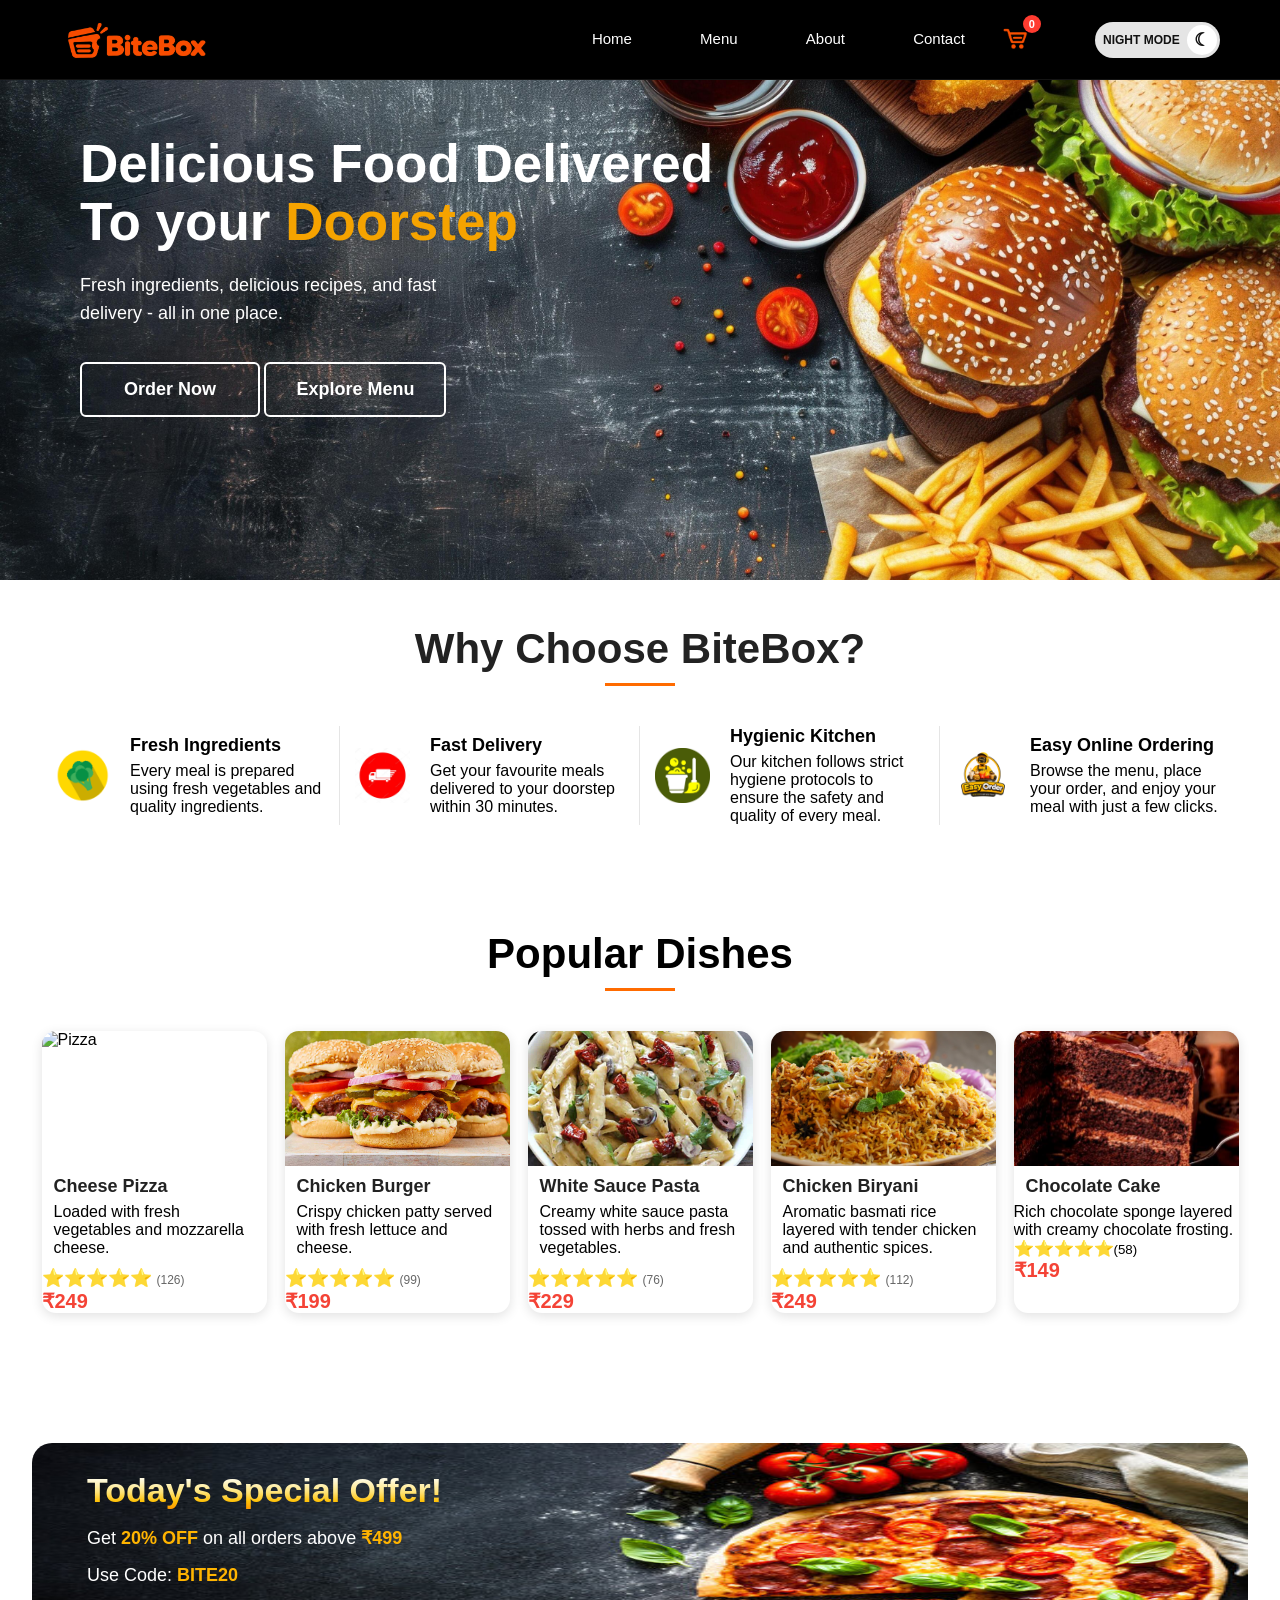
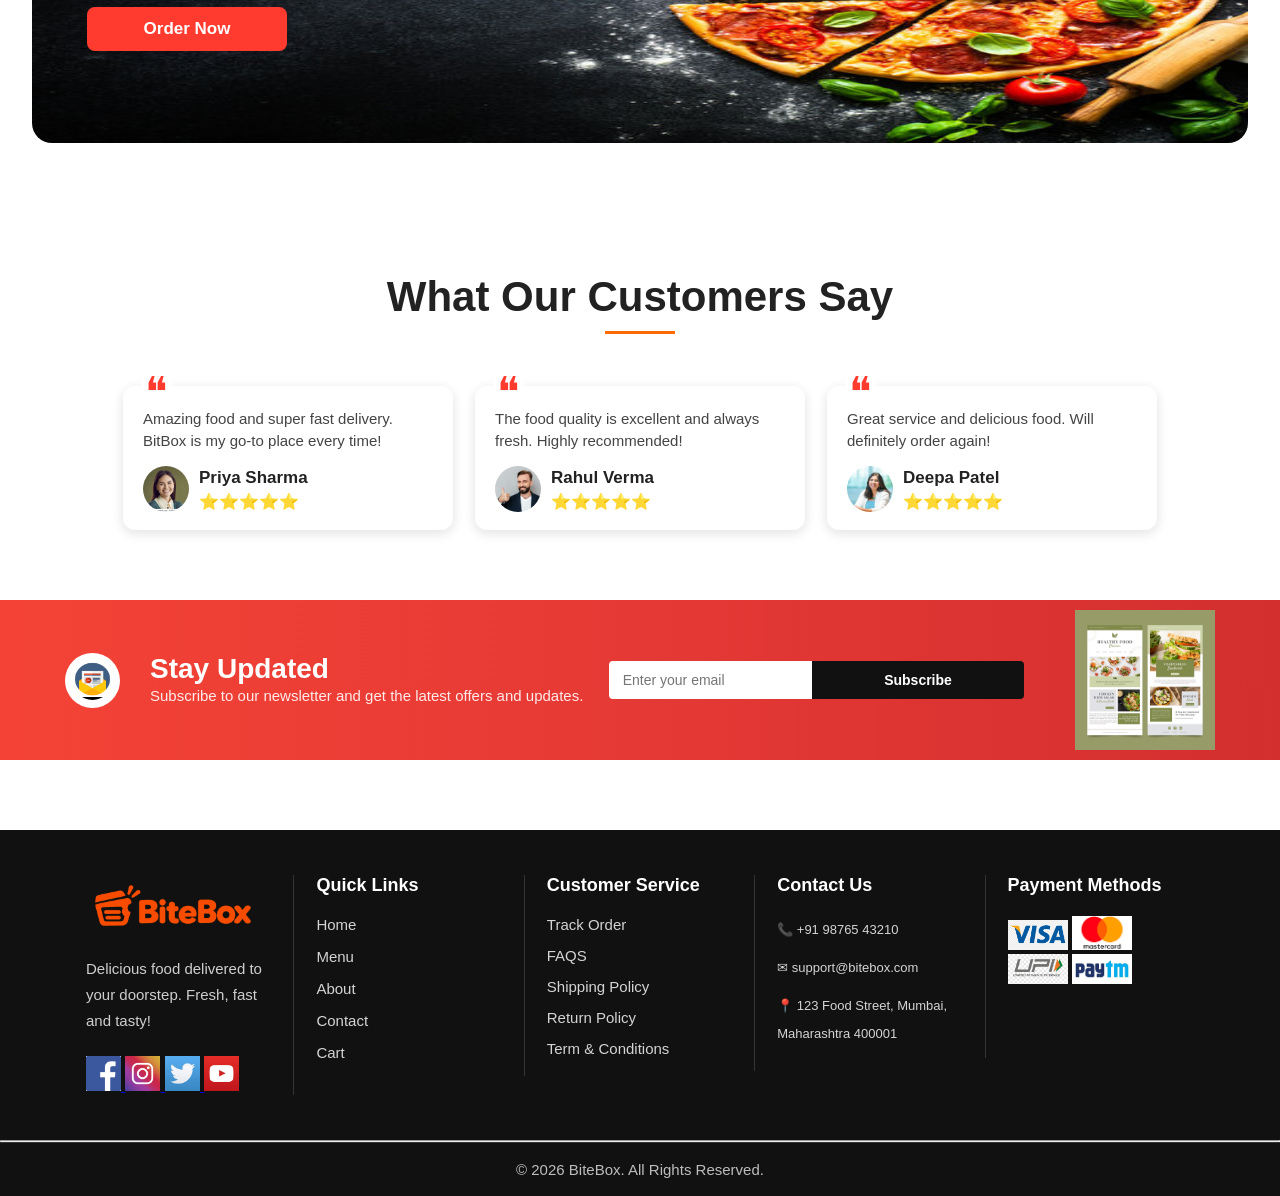
==== commit 6242ce48: "Interactive BiteBox Interface is Done" ====
--- a/index.html
+++ b/index.html
@@ -26,7 +26,11 @@
     |
     <a href="./contact.html">Contact</a>
     
-    <div class="cart-icon"> <a href="cart.html"><img src="./assests/images/cart icon.png"></a></div>
+     <div class="cart-icon"> <a href="cart.html" class="cart-icon"><span class="cart-wrapper"> 
+        <img src="./assests/images/cart icon.png">
+        <span id="cart-count">0</span>
+        </span>    
+    </a></div>
     |
     <button type="button" id="theme-toggle" class="theme-toggle">
         <span class="theme-icon">☀</span>
--- a/css/style.css
+++ b/css/style.css
@@ -1801,7 +1801,7 @@
 #shopping-cart td:nth-child(4){
     font-size:18px;
     font-weight:600;
-    color:#333;
+    color:white;
 }
 #shopping-cart td:last-child img{
     width:22px;
@@ -1812,6 +1812,27 @@
 #shopping-cart tbody tr:hover{
     background:#fffdfb;
 }
+/* Place cart items and order summary side by side */
+#cart-layout {
+    display: flex;
+    align-items: flex-start;
+    gap: 25px;
+    width: 100%;
+    margin-top: 40px;
+}
+
+/* Cart items on the left */
+#shopping-cart {
+    width: 65%;
+}
+
+/* Order summary on the right */
+#order-summary {
+    width: 35%;
+    box-sizing: border-box;
+    flex-shrink: 0;
+}
+
 #order-summary{
     width:35%;
     background:#ffffff;
@@ -3716,14 +3737,65 @@
 .theme-loading .theme-text {
     transition: none !important;
 }
-
-
-
-
-
-
-
-
-
-
-
+.cart-wrapper {
+    position: relative;
+    display: inline-flex;
+}
+
+#cart-count {
+    position: absolute;
+    top: -8px;
+    right: -10px;
+    width: 18px;
+    height: 18px;
+        background: #ff3b30;
+    color: #ffffff;
+    border-radius: 50%;
+    font-size: 11px;
+    font-weight: 600;
+    display: flex;
+    align-items: center;
+    justify-content: center;
+}
+.toast {
+    position: fixed;
+    top: 90px;
+        right: 25px;
+    min-width: 280px;
+    padding: 14px 18px;
+    border-radius: 8px;
+    color: white;
+    font-size: 14px;
+    font-weight: 600;
+    opacity: 0;
+    transform: translateX(120%);
+    transition: 0.3s ease;
+    z-index: 9999;
+}
+
+.toast.show {
+    opacity: 1;
+    transform: translateX(0);
+}
+
+.toast.error {
+    background: #e53935;
+}
+
+.toast.success {
+    background: #28a745;
+}
+
+
+
+
+
+
+
+
+
+
+
+
+
+
